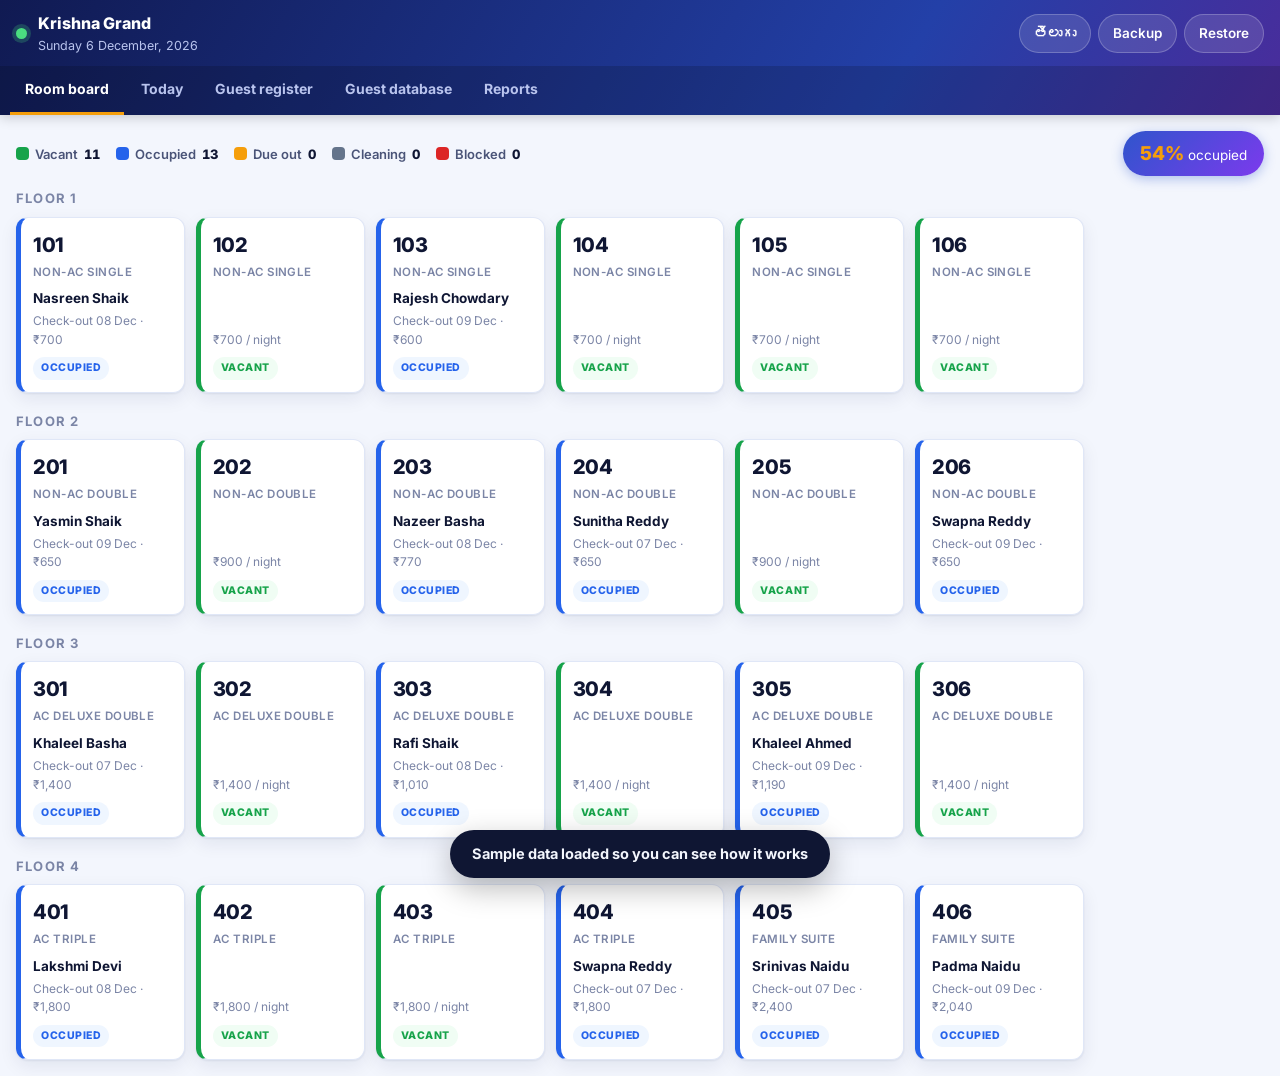
==== lodge/pms/index.html @ 3efa78ae "Add Krishna Grand lodge website and reception desk system Sample IT setup for a mid-budget lodge und" ====
<!DOCTYPE html>
<html lang="en">
<head>
<meta charset="utf-8">
<meta name="viewport" content="width=device-width, initial-scale=1, viewport-fit=cover">
<title>Reception Desk — Krishna Grand</title>
<meta name="description" content="Front desk system: room board, check-in and check-out, guest register, daily occupancy and revenue.">
<meta name="theme-color" content="#101a52">
<link rel="icon" href="data:image/svg+xml,<svg xmlns='http://www.w3.org/2000/svg' viewBox='0 0 100 100'><text y='.9em' font-size='90'>&#128682;</text></svg>">
<link href="https://fonts.googleapis.com/css2?family=Inter:wght@400;500;600;700;800&family=Noto+Sans+Telugu:wght@400;600&display=swap" rel="stylesheet">
<link rel="stylesheet" href="css/pms.css">
</head>
<body>

<header class="top">
  <div class="top-in">
    <div class="top-brand">
      <span class="dot" aria-hidden="true"></span>
      <div>
        <strong id="topName">Reception Desk</strong>
        <small id="topDate"></small>
      </div>
    </div>
    <div class="top-act">
      <button class="mini" id="langBtn" type="button">తెలుగు</button>
      <button class="mini" id="backupBtn" type="button" data-i="backup">Backup</button>
      <button class="mini" id="restoreBtn" type="button" data-i="restore">Restore</button>
      <input type="file" id="restoreFile" accept="application/json" hidden>
    </div>
  </div>
  <nav class="tabs" role="tablist">
    <button class="tab is-on" data-tab="board"    role="tab" data-i="tabBoard">Room board</button>
    <button class="tab"       data-tab="today"    role="tab" data-i="tabToday">Today</button>
    <button class="tab"       data-tab="register" role="tab" data-i="tabRegister">Guest register</button>
    <button class="tab"       data-tab="guests"   role="tab" data-i="tabGuests">Guest database</button>
    <button class="tab"       data-tab="reports"  role="tab" data-i="tabReports">Reports</button>
  </nav>
</header>

<main>

<!-- ================= ROOM BOARD ================= -->
<section class="panel is-on" id="p-board" role="tabpanel">
  <div class="bar">
    <div class="legend">
      <span><i class="sw sw-vac"></i><b data-i="lgVacant">Vacant</b> <em id="cVac">0</em></span>
      <span><i class="sw sw-occ"></i><b data-i="lgOccupied">Occupied</b> <em id="cOcc">0</em></span>
      <span><i class="sw sw-due"></i><b data-i="lgDue">Due out</b> <em id="cDue">0</em></span>
      <span><i class="sw sw-cln"></i><b data-i="lgClean">Cleaning</b> <em id="cCln">0</em></span>
      <span><i class="sw sw-blk"></i><b data-i="lgBlocked">Blocked</b> <em id="cBlk">0</em></span>
    </div>
    <div class="occ-pill"><b id="occPct">0%</b> <span data-i="occupied">occupied</span></div>
  </div>
  <div class="floors" id="floors"></div>
</section>

<!-- ================= TODAY ================= -->
<section class="panel" id="p-today" role="tabpanel">
  <div class="kpis" id="kpis"></div>
  <div class="two">
    <div class="box">
      <h2 data-i="hInHouse">In-house guests</h2>
      <div class="tblwrap"><table class="tbl" id="inhouseTbl"></table></div>
    </div>
    <div class="box">
      <h2 data-i="hDueOut">Checking out today</h2>
      <div class="tblwrap"><table class="tbl" id="dueoutTbl"></table></div>
    </div>
  </div>
</section>

<!-- ================= REGISTER ================= -->
<section class="panel" id="p-register" role="tabpanel">
  <div class="bar">
    <div class="filters">
      <label><span data-i="from">From</span><input type="date" id="regFrom"></label>
      <label><span data-i="to">To</span><input type="date" id="regTo"></label>
      <input type="search" id="regSearch" placeholder="Name, phone, room, ID…">
    </div>
    <button class="mini mini-go" id="regCsv" type="button" data-i="exportCsv">Export CSV</button>
  </div>
  <p class="hint" data-i="regHint">This is your guest register. Keep it accurate — you are required to record every guest's name, address and photo ID. Export a copy whenever the police or an inspection asks for it.</p>
  <div class="tblwrap"><table class="tbl" id="regTbl"></table></div>
</section>

<!-- ================= GUEST DATABASE ================= -->
<section class="panel" id="p-guests" role="tabpanel">
  <div class="bar">
    <div class="filters">
      <input type="search" id="gSearch" placeholder="Search name or phone…">
      <select id="gSeg"></select>
    </div>
    <button class="mini mini-go" id="gCsv" type="button" data-i="exportCsv">Export CSV</button>
  </div>
  <p class="hint" data-i="gHint">Every guest who stays becomes a contact. Before Urs, exam weekends and festival dates, message the relevant segment on WhatsApp — repeat guests are the cheapest bookings you will ever get.</p>
  <div class="tblwrap"><table class="tbl" id="gTbl"></table></div>
</section>

<!-- ================= REPORTS ================= -->
<section class="panel" id="p-reports" role="tabpanel">
  <div class="bar">
    <div class="filters">
      <label><span data-i="period">Period</span>
        <select id="repDays">
          <option value="7">Last 7 days</option>
          <option value="30" selected>Last 30 days</option>
          <option value="90">Last 90 days</option>
        </select>
      </label>
    </div>
  </div>
  <div class="kpis" id="repKpis"></div>
  <div class="box">
    <h2 data-i="hDaily">Daily occupancy and revenue</h2>
    <div class="chart" id="chart"></div>
  </div>
  <div class="two">
    <div class="box">
      <h2 data-i="hSeg">Where your business comes from</h2>
      <div class="tblwrap"><table class="tbl" id="segTbl"></table></div>
    </div>
    <div class="box">
      <h2 data-i="hRoomPerf">Revenue by room type</h2>
      <div class="tblwrap"><table class="tbl" id="typeTbl"></table></div>
    </div>
  </div>
</section>

</main>

<!-- ================= CHECK-IN DIALOG ================= -->
<dialog class="dlg" id="ciDlg">
  <form method="dialog" id="ciForm">
    <header class="dlg-hd">
      <h2><span data-i="checkInTo">Check in to room</span> <b id="ciRoom"></b></h2>
      <button class="x" value="cancel" type="submit" aria-label="Close">&times;</button>
    </header>
    <div class="dlg-bd">
      <div class="f2">
        <label class="f"><span data-i="fName">Guest name</span><input name="name" required autocomplete="off"></label>
        <label class="f"><span data-i="fPhone">Mobile</span><input name="phone" inputmode="numeric" required autocomplete="off"></label>
      </div>
      <div class="f2">
        <label class="f"><span data-i="fIdType">ID type</span>
          <select name="idType">
            <option>Aadhaar</option><option>Voter ID</option><option>Driving Licence</option>
            <option>PAN</option><option>Passport</option><option>Other</option>
          </select>
        </label>
        <label class="f"><span data-i="fIdNo">ID number</span><input name="idNo" required autocomplete="off"></label>
      </div>
      <label class="f"><span data-i="fAddr">Address (town / district)</span><input name="address" autocomplete="off"></label>
      <div class="f2">
        <label class="f"><span data-i="fSeg">Why are they here?</span><select name="segment" id="ciSeg"></select></label>
        <label class="f"><span data-i="fPax">Number of guests</span><input name="pax" type="number" min="1" max="8" value="1"></label>
      </div>
      <div class="f2">
        <label class="f"><span data-i="fNights">Nights</span><input name="nights" type="number" min="1" max="120" value="1" id="ciNights"></label>
        <label class="f"><span data-i="fRate">Rate per night (₹)</span><input name="rate" type="number" min="0" step="50" id="ciRate"></label>
      </div>
      <div class="f2">
        <label class="f"><span data-i="fAdvance">Advance paid (₹)</span><input name="advance" type="number" min="0" step="50" value="0"></label>
        <label class="f"><span data-i="fPay">Payment mode</span>
          <select name="payMode"><option>Cash</option><option>UPI</option><option>Card</option><option>OTA / prepaid</option></select>
        </label>
      </div>
      <label class="f"><span data-i="fSource">Booking came from</span><select name="source" id="ciSource"></select></label>
      <label class="f"><span data-i="fNote">Note</span><input name="note" autocomplete="off"></label>
      <output class="calc" id="ciCalc"></output>
    </div>
    <footer class="dlg-ft">
      <button class="mini" value="cancel" type="submit" data-i="cancel">Cancel</button>
      <button class="mini mini-go" value="ok" type="submit" data-i="doCheckIn">Check in</button>
    </footer>
  </form>
</dialog>

<!-- ================= ROOM ACTION DIALOG ================= -->
<dialog class="dlg" id="roomDlg">
  <form method="dialog" id="roomForm">
    <header class="dlg-hd">
      <h2><span data-i="room">Room</span> <b id="rdRoom"></b></h2>
      <button class="x" value="cancel" type="submit" aria-label="Close">&times;</button>
    </header>
    <div class="dlg-bd" id="rdBody"></div>
    <footer class="dlg-ft" id="rdFoot"></footer>
  </form>
</dialog>

<div class="toast" id="toast" role="status" aria-live="polite"></div>

<script src="../site/config.js"></script>
<script src="js/pms.js"></script>
</body>
</html>
---- lodge/pms/css/pms.css ----
/* ===========================================================
   pms.css — reception desk
   Designed for a cheap Android tablet or an old laptop at the
   front desk. Big touch targets, high contrast, no animation
   that gets in the way of someone checking in a guest at 2 AM.
   =========================================================== */

:root{
  --brand-900:#101a52; --brand-700:#2340a8; --brand-600:#2f55cc; --brand-50:#eef3ff;
  --amber:#f59e0b; --amber-dk:#b45309;
  --red:#dc2626; --red-50:#fef2f2;
  --green:#16a34a; --green-50:#f0fdf4;
  --blue:#2563eb; --blue-50:#eff6ff;
  --grey:#64748b; --grey-50:#f8fafc;

  --bg:#f3f6fd; --card:#fff; --ink:#0f1633; --ink-2:#4a5478; --ink-3:#7b85a6;
  --line:#e0e7f7; --line-2:#c8d3ee;
  --shadow:0 1px 2px rgba(16,26,82,.07), 0 6px 18px rgba(16,26,82,.08);
  --r:12px;
}
@media (prefers-color-scheme:dark){
  :root:not([data-theme="light"]){
    --bg:#090d1f; --card:#131a3b; --ink:#e7ecfb; --ink-2:#a2acd0; --ink-3:#7a85a8;
    --line:#222a50; --line-2:#313a68; --brand-50:#161f4d; --grey-50:#151b38;
    --green-50:#0d2216; --red-50:#2a1214; --blue-50:#101c30;
    --shadow:0 1px 2px rgba(0,0,0,.45), 0 6px 18px rgba(0,0,0,.4);
  }
}

*,*::before,*::after{box-sizing:border-box}
html{-webkit-text-size-adjust:100%}
body{
  margin:0;background:var(--bg);color:var(--ink);
  font-family:'Inter',system-ui,-apple-system,'Segoe UI',Roboto,sans-serif;
  font-size:15px;line-height:1.55;-webkit-font-smoothing:antialiased;
}
body.te{font-family:'Noto Sans Telugu','Inter',system-ui,sans-serif}
h1,h2{margin:0;line-height:1.25;letter-spacing:-.01em}
p{margin:0}
:focus-visible{outline:3px solid var(--amber);outline-offset:2px;border-radius:6px}

/* ---------- top bar ---------- */
.top{position:sticky;top:0;z-index:50;color:#fff;box-shadow:0 2px 12px rgba(0,0,0,.2);
  background:linear-gradient(120deg,var(--brand-900),var(--brand-700) 70%,#4a2c9b)}
.top-in{display:flex;align-items:center;gap:12px;padding:11px 16px;flex-wrap:wrap}
.top-brand{display:flex;align-items:center;gap:11px;margin-right:auto}
.top-brand .dot{width:11px;height:11px;border-radius:50%;background:#4ade80;box-shadow:0 0 0 4px rgba(74,222,128,.22)}
.top-brand strong{display:block;font-size:16px;font-weight:800}
.top-brand small{display:block;font-size:12.5px;color:#b9c4ee}
.top-act{display:flex;gap:7px;flex-wrap:wrap}
.mini{
  background:rgba(255,255,255,.12);border:1px solid rgba(255,255,255,.22);color:#fff;
  border-radius:999px;padding:8px 14px;font:inherit;font-size:13.5px;font-weight:600;cursor:pointer;
}
.mini:hover{background:rgba(255,255,255,.22)}
.mini-go{background:var(--amber);border-color:var(--amber);color:#231400;font-weight:700}
.mini-go:hover{background:#d97706;color:#fff}

.tabs{display:flex;gap:2px;padding:0 10px;overflow-x:auto;background:rgba(0,0,0,.16);scrollbar-width:none}
.tabs::-webkit-scrollbar{display:none}
.tab{
  background:none;border:0;border-bottom:3px solid transparent;color:#b9c4ee;
  padding:12px 15px;font:inherit;font-size:14px;font-weight:700;cursor:pointer;white-space:nowrap;
}
.tab:hover{color:#fff}
.tab.is-on{color:#fff;border-color:var(--amber)}

main{padding:16px;max-width:1400px;margin-inline:auto}
.panel{display:none}
.panel.is-on{display:block}

/* ---------- bars & filters ---------- */
.bar{display:flex;flex-wrap:wrap;gap:12px;align-items:center;justify-content:space-between;margin-bottom:14px}
.bar .mini{background:var(--card);border-color:var(--line-2);color:var(--ink)}
.bar .mini:hover{border-color:var(--brand-600);background:var(--brand-50)}
.bar .mini-go{background:var(--brand-700);border-color:var(--brand-700);color:#fff}
.bar .mini-go:hover{background:var(--brand-900);color:#fff}
.filters{display:flex;flex-wrap:wrap;gap:10px;align-items:center}
.filters label{display:flex;align-items:center;gap:7px;font-size:13px;font-weight:700;color:var(--ink-2)}
.filters input,.filters select{
  font:inherit;font-size:15px;padding:8px 11px;border:1px solid var(--line-2);
  border-radius:9px;background:var(--card);color:var(--ink);
}
.filters input[type=search]{min-width:210px}
.hint{font-size:13.5px;color:var(--ink-3);margin-bottom:12px;max-width:88ch;line-height:1.6}

.legend{display:flex;flex-wrap:wrap;gap:8px 16px;font-size:13px}
.legend span{display:flex;align-items:center;gap:6px}
.legend b{font-weight:600;color:var(--ink-2)}
.legend em{font-style:normal;font-weight:800;font-variant-numeric:tabular-nums}
.sw{width:13px;height:13px;border-radius:4px;display:inline-block;flex:none}
.sw-vac{background:var(--green)} .sw-occ{background:var(--blue)} .sw-due{background:var(--amber)}
.sw-cln{background:var(--grey)} .sw-blk{background:var(--red)}
.occ-pill{background:linear-gradient(135deg,var(--brand-600),#7c3aed);color:#fff;border-radius:999px;
  padding:8px 17px;font-size:13.5px;box-shadow:0 3px 12px rgba(47,85,204,.35)}
.occ-pill b{font-size:19px;font-weight:800;color:var(--amber)}

/* ---------- room board ---------- */
.floors{display:flex;flex-direction:column;gap:20px}
.floor h2{font-size:13px;letter-spacing:.09em;text-transform:uppercase;color:var(--ink-3);margin-bottom:10px}
.rgrid{display:grid;grid-template-columns:repeat(auto-fill,minmax(148px,1fr));gap:11px}
.rm{
  background:var(--card);border:1px solid var(--line);border-left:5px solid var(--grey);
  border-radius:var(--r);padding:12px;text-align:left;cursor:pointer;font:inherit;color:inherit;
  box-shadow:var(--shadow);min-height:104px;display:flex;flex-direction:column;gap:3px;
  transition:transform .1s ease, box-shadow .1s ease;
}
.rm:hover{transform:translateY(-2px);box-shadow:0 4px 10px rgba(11,79,74,.12),0 12px 28px rgba(11,79,74,.13)}
.rm:active{transform:translateY(0)}
.rm-no{font-size:20px;font-weight:800;letter-spacing:-.02em}
.rm-ty{font-size:11.5px;color:var(--ink-3);font-weight:600;text-transform:uppercase;letter-spacing:.04em}
.rm-gs{font-size:13.5px;font-weight:700;margin-top:4px;overflow:hidden;text-overflow:ellipsis;white-space:nowrap}
.rm-sub{font-size:12px;color:var(--ink-3);margin-top:auto}
.rm-st{
  align-self:flex-start;font-size:10.5px;font-weight:800;letter-spacing:.05em;text-transform:uppercase;
  padding:3px 8px;border-radius:999px;margin-top:5px;
}
.rm-vac{border-left-color:var(--green)} .rm-vac .rm-st{background:var(--green-50);color:var(--green)}
.rm-occ{border-left-color:var(--blue)}  .rm-occ .rm-st{background:var(--blue-50);color:var(--blue)}
.rm-due{border-left-color:var(--amber)} .rm-due .rm-st{background:#fffbeb;color:var(--amber-dk)}
.rm-cln{border-left-color:var(--grey)}  .rm-cln .rm-st{background:var(--grey-50);color:var(--grey)}
.rm-blk{border-left-color:var(--red)}   .rm-blk .rm-st{background:var(--red-50);color:var(--red)}

/* ---------- KPIs ---------- */
.kpis{display:grid;grid-template-columns:repeat(auto-fit,minmax(158px,1fr));gap:11px;margin-bottom:18px}
.kpi{background:var(--card);border:1px solid var(--line);border-top:4px solid var(--brand-600);
  border-radius:var(--r);padding:15px;box-shadow:var(--shadow)}
.kpi:nth-child(4n+2){border-top-color:#0d9488} .kpi:nth-child(4n+2) b{color:#0d9488}
.kpi:nth-child(4n+3){border-top-color:#e11d48} .kpi:nth-child(4n+3) b{color:#e11d48}
.kpi:nth-child(4n+4){border-top-color:#ea580c} .kpi:nth-child(4n+4) b{color:#ea580c}
.kpi b{display:block;font-size:26px;font-weight:800;letter-spacing:-.025em;font-variant-numeric:tabular-nums;color:var(--brand-700)}
.kpi.kpi-sm b{font-size:17px;line-height:1.3;letter-spacing:-.01em}
.kpi span{display:block;font-size:12px;color:var(--ink-3);font-weight:600;text-transform:uppercase;letter-spacing:.05em;margin-top:2px}
.kpi small{display:block;font-size:12.5px;color:var(--ink-2);margin-top:6px}

/* ---------- boxes & tables ---------- */
.two{display:grid;grid-template-columns:1fr;gap:16px}
@media (min-width:1000px){ .two{grid-template-columns:1fr 1fr} }
.box{background:var(--card);border:1px solid var(--line);border-radius:var(--r);padding:17px;box-shadow:var(--shadow);margin-bottom:16px}
.box h2{font-size:15px;margin-bottom:13px}
.tblwrap{overflow-x:auto;-webkit-overflow-scrolling:touch}
.tbl{width:100%;border-collapse:collapse;font-size:14px;min-width:520px}
.tbl th{
  text-align:left;font-size:11px;letter-spacing:.07em;text-transform:uppercase;color:var(--ink-3);
  font-weight:800;padding:0 12px 9px 0;border-bottom:2px solid var(--line-2);white-space:nowrap;
}
.tbl td{padding:10px 12px 10px 0;border-bottom:1px solid var(--line);vertical-align:top}
.tbl tr:last-child td{border-bottom:0}
.tbl tbody tr:hover{background:var(--brand-50)}
.tbl .num{text-align:right;font-variant-numeric:tabular-nums;font-weight:700;padding-right:0}
.tbl .empty{text-align:center;color:var(--ink-3);padding:26px 0;font-style:italic}
.pill{display:inline-block;font-size:11px;font-weight:800;padding:2px 9px;border-radius:999px;
  background:var(--brand-50);color:var(--brand-700);letter-spacing:.03em}
.wa{display:inline-flex;align-items:center;gap:5px;text-decoration:none;color:var(--green);font-weight:700;font-size:13px;white-space:nowrap}
.wa:hover{text-decoration:underline}

/* ---------- chart ---------- */
.chart{display:flex;align-items:flex-end;gap:3px;height:170px;padding-top:12px;overflow-x:auto}
.cbar{flex:1;min-width:9px;display:flex;flex-direction:column;justify-content:flex-end;height:100%;position:relative}
.cbar i{display:block;border-radius:3px 3px 0 0;min-height:2px;transition:filter .12s;
  background:linear-gradient(180deg,#7c3aed,var(--brand-600))}
.cbar:hover i{filter:brightness(1.35) saturate(1.3)}
.cbar::after{
  content:attr(data-tip);position:absolute;bottom:100%;left:50%;transform:translateX(-50%);
  background:var(--ink);color:var(--bg);font-size:11px;font-weight:600;padding:5px 9px;border-radius:6px;
  white-space:nowrap;opacity:0;pointer-events:none;transition:opacity .12s;z-index:5;
}
.cbar:hover::after{opacity:1}

/* ---------- dialogs ---------- */
.dlg{
  border:0;border-radius:16px;padding:0;max-width:620px;width:calc(100% - 28px);
  background:var(--card);color:var(--ink);box-shadow:0 20px 60px rgba(0,0,0,.3);
}
.dlg::backdrop{background:rgba(6,26,25,.62)}
.dlg-hd{display:flex;align-items:center;gap:12px;padding:17px 20px;border-bottom:1px solid var(--line)}
.dlg-hd h2{font-size:17px;margin-right:auto}
.dlg-hd b{color:var(--brand-700)}
.x{background:none;border:0;font-size:27px;line-height:1;color:var(--ink-3);cursor:pointer;padding:0 5px}
.x:hover{color:var(--red)}
.dlg-bd{padding:20px;display:flex;flex-direction:column;gap:13px;max-height:66vh;overflow-y:auto}
.dlg-ft{display:flex;gap:9px;justify-content:flex-end;padding:15px 20px;border-top:1px solid var(--line);
  background:var(--grey-50);border-radius:0 0 16px 16px;flex-wrap:wrap}
.dlg-ft .mini{background:var(--card);border-color:var(--line-2);color:var(--ink)}
.dlg-ft .mini-go{background:var(--brand-700);border-color:var(--brand-700);color:#fff}
.dlg-ft .mini-danger{background:var(--red-50);border-color:var(--red);color:var(--red)}
.f{display:flex;flex-direction:column;gap:5px}
.f span{font-size:12.5px;font-weight:700;color:var(--ink-2)}
.f input,.f select{
  font:inherit;font-size:16px;padding:10px 12px;border:1px solid var(--line-2);
  border-radius:9px;background:var(--bg);color:var(--ink);width:100%;
}
.f2{display:grid;grid-template-columns:1fr 1fr;gap:12px}
@media (max-width:520px){ .f2{grid-template-columns:1fr} }
.calc{background:var(--brand-50);border:1px solid var(--brand-600);border-radius:9px;padding:12px 14px;font-size:14px;font-weight:600}
.calc b{font-size:19px}
.kv{display:grid;grid-template-columns:auto 1fr;gap:7px 16px;font-size:14.5px}
.kv dt{color:var(--ink-3);font-weight:600}
.kv dd{margin:0;font-weight:700}

/* ---------- toast ---------- */
.toast{
  position:fixed;left:50%;bottom:22px;transform:translate(-50%,120%);
  background:var(--ink);color:var(--bg);padding:13px 22px;border-radius:999px;
  font-size:14.5px;font-weight:700;box-shadow:0 10px 30px rgba(0,0,0,.28);
  z-index:90;transition:transform .22s ease;max-width:calc(100% - 32px);text-align:center;
}
.toast.on{transform:translate(-50%,0)}
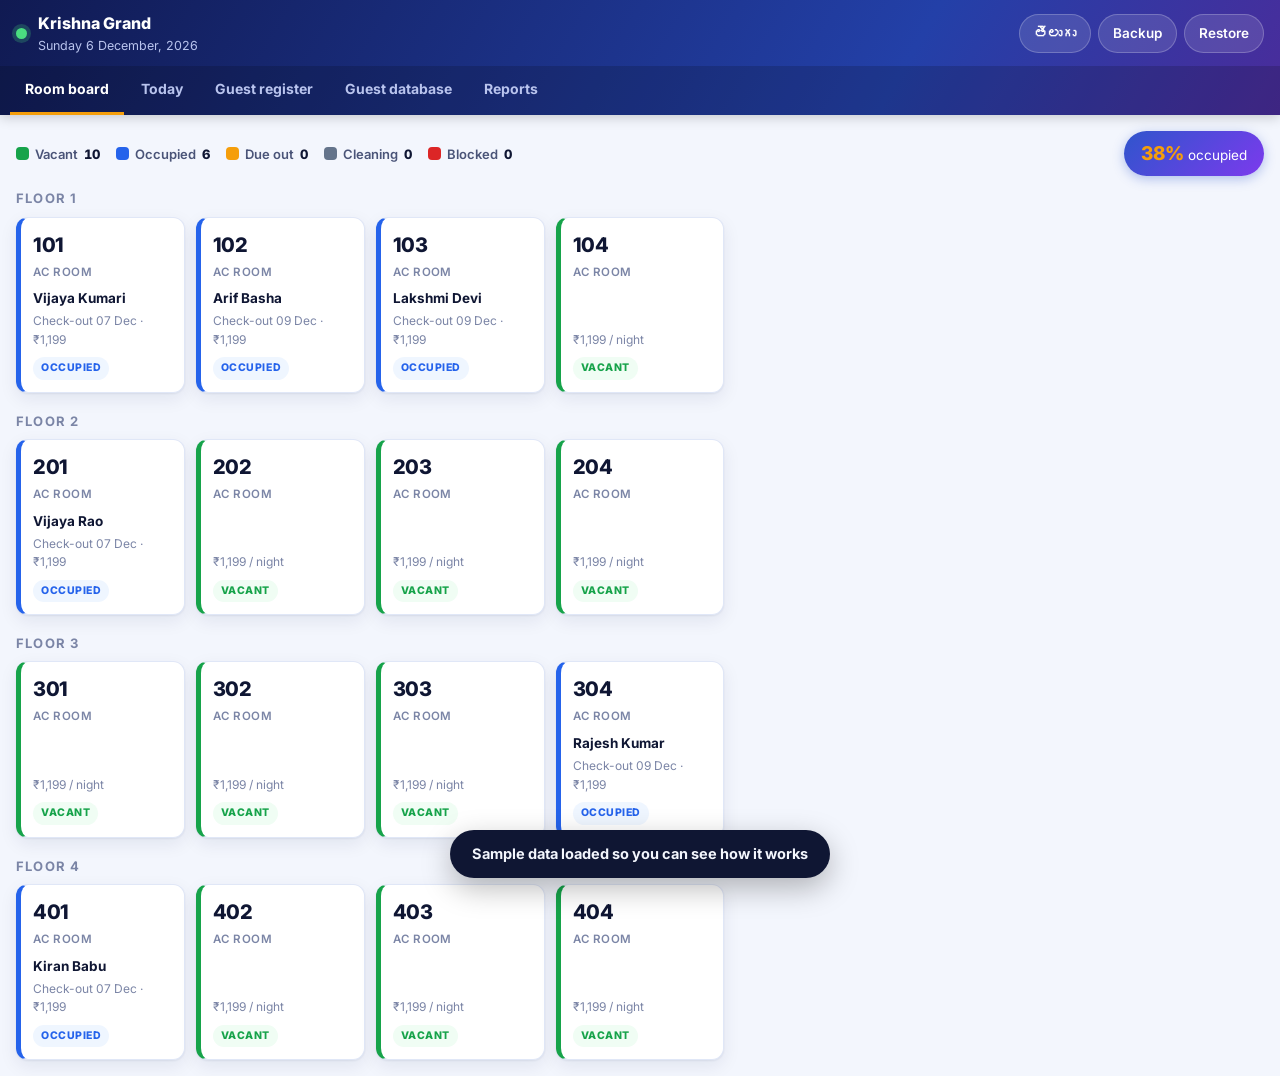
==== commit efb892cc: "Correct the tariff to 16 AC rooms at a flat 1199, fix rate entry The lodge has one room category, no" ====
--- a/lodge/pms/index.html
+++ b/lodge/pms/index.html
@@ -156,10 +156,10 @@
       </div>
       <div class="f2">
         <label class="f"><span data-i="fNights">Nights</span><input name="nights" type="number" min="1" max="120" value="1" id="ciNights"></label>
-        <label class="f"><span data-i="fRate">Rate per night (₹)</span><input name="rate" type="number" min="0" step="50" id="ciRate"></label>
+        <label class="f"><span data-i="fRate">Rate per night (₹)</span><input name="rate" type="number" min="0" step="1" id="ciRate"></label>
       </div>
       <div class="f2">
-        <label class="f"><span data-i="fAdvance">Advance paid (₹)</span><input name="advance" type="number" min="0" step="50" value="0"></label>
+        <label class="f"><span data-i="fAdvance">Advance paid (₹)</span><input name="advance" type="number" min="0" step="1" value="0"></label>
         <label class="f"><span data-i="fPay">Payment mode</span>
           <select name="payMode"><option>Cash</option><option>UPI</option><option>Card</option><option>OTA / prepaid</option></select>
         </label>
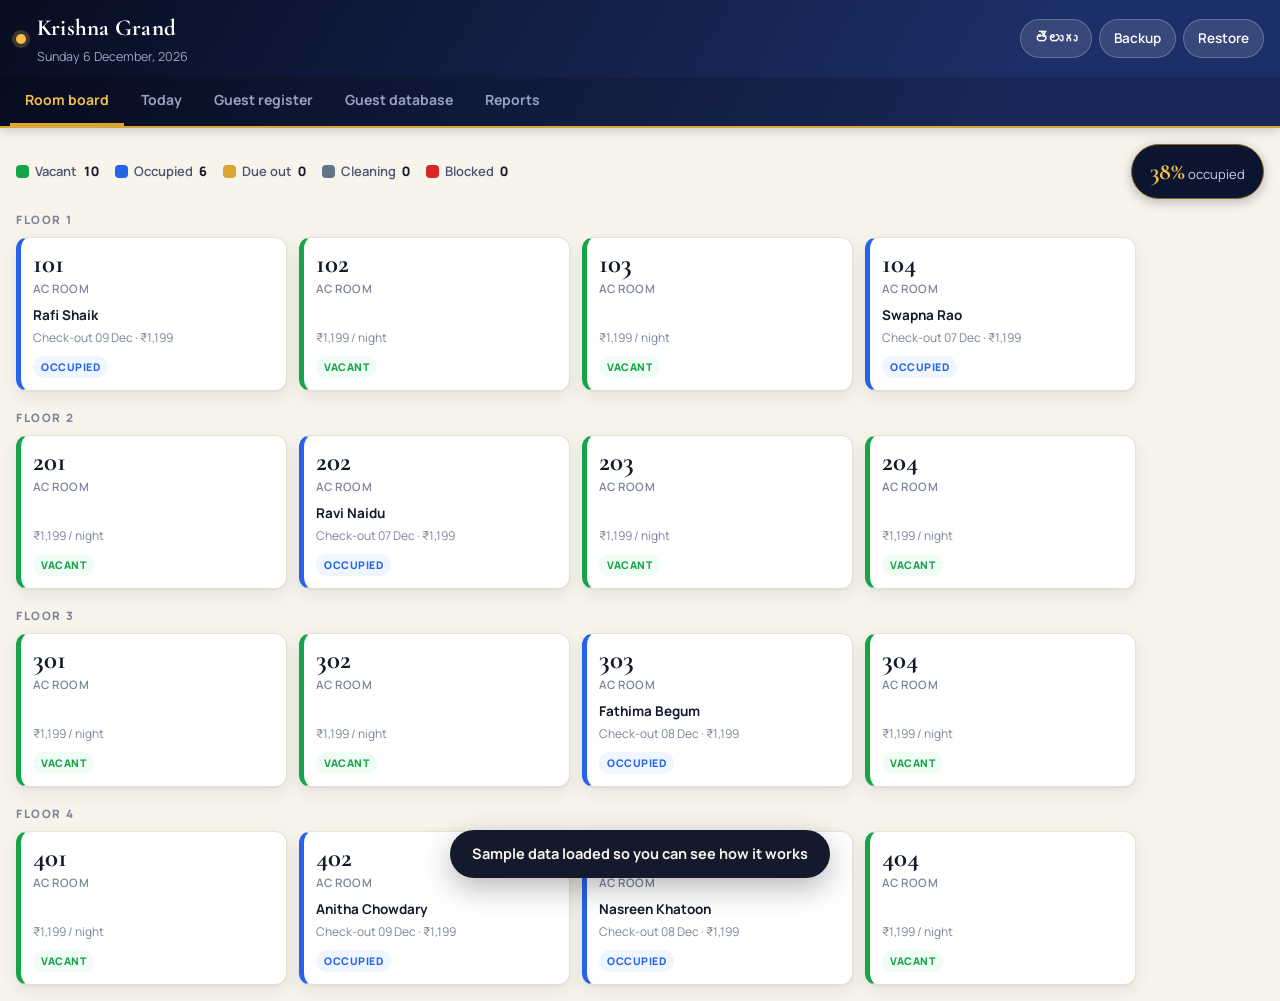
==== commit 689f6711: "Restyle as Midnight and Marigold, guard the reception desk boot The previous look was a purple-to-bl" ====
--- a/lodge/pms/index.html
+++ b/lodge/pms/index.html
@@ -5,9 +5,9 @@
 <meta name="viewport" content="width=device-width, initial-scale=1, viewport-fit=cover">
 <title>Reception Desk — Krishna Grand</title>
 <meta name="description" content="Front desk system: room board, check-in and check-out, guest register, daily occupancy and revenue.">
-<meta name="theme-color" content="#101a52">
+<meta name="theme-color" content="#0b1530">
 <link rel="icon" href="data:image/svg+xml,<svg xmlns='http://www.w3.org/2000/svg' viewBox='0 0 100 100'><text y='.9em' font-size='90'>&#128682;</text></svg>">
-<link href="https://fonts.googleapis.com/css2?family=Inter:wght@400;500;600;700;800&family=Noto+Sans+Telugu:wght@400;600&display=swap" rel="stylesheet">
+<link href="https://fonts.googleapis.com/css2?family=Cormorant+Garamond:wght@600;700&family=Manrope:wght@400;500;600;700;800&family=Noto+Sans+Telugu:wght@400;600;700&display=swap" rel="stylesheet">
 <link rel="stylesheet" href="css/pms.css">
 </head>
 <body>
--- a/lodge/pms/css/pms.css
+++ b/lodge/pms/css/pms.css
@@ -6,22 +6,23 @@
    =========================================================== */
 
 :root{
-  --brand-900:#101a52; --brand-700:#2340a8; --brand-600:#2f55cc; --brand-50:#eef3ff;
-  --amber:#f59e0b; --amber-dk:#b45309;
+  --brand-900:#0b1530; --brand-700:#1d2f68; --brand-600:#2b4390; --brand-50:#eef2fb;
+  --gold:#d9a534; --gold-lt:#f4bf4a; --gold-dk:#8a6416;
+  --amber:#d9a534; --amber-dk:#8a6416;
   --red:#dc2626; --red-50:#fef2f2;
   --green:#16a34a; --green-50:#f0fdf4;
   --blue:#2563eb; --blue-50:#eff6ff;
   --grey:#64748b; --grey-50:#f8fafc;
 
-  --bg:#f3f6fd; --card:#fff; --ink:#0f1633; --ink-2:#4a5478; --ink-3:#7b85a6;
-  --line:#e0e7f7; --line-2:#c8d3ee;
-  --shadow:0 1px 2px rgba(16,26,82,.07), 0 6px 18px rgba(16,26,82,.08);
+  --bg:#f7f4ec; --card:#fff; --ink:#141a2b; --ink-2:#4c5470; --ink-3:#7d849b;
+  --line:#e7e1d3; --line-2:#d2cab6;
+  --shadow:0 1px 2px rgba(11,21,48,.06), 0 6px 18px rgba(11,21,48,.08);
   --r:12px;
 }
 @media (prefers-color-scheme:dark){
   :root:not([data-theme="light"]){
-    --bg:#090d1f; --card:#131a3b; --ink:#e7ecfb; --ink-2:#a2acd0; --ink-3:#7a85a8;
-    --line:#222a50; --line-2:#313a68; --brand-50:#161f4d; --grey-50:#151b38;
+    --bg:#080c18; --card:#111a33; --ink:#f0ecdf; --ink-2:#aeb5c9; --ink-3:#848b9f;
+    --line:#1e2745; --line-2:#2c3760; --brand-50:#141f42; --grey-50:#131b33;
     --green-50:#0d2216; --red-50:#2a1214; --blue-50:#101c30;
     --shadow:0 1px 2px rgba(0,0,0,.45), 0 6px 18px rgba(0,0,0,.4);
   }
@@ -31,39 +32,42 @@
 html{-webkit-text-size-adjust:100%}
 body{
   margin:0;background:var(--bg);color:var(--ink);
-  font-family:'Inter',system-ui,-apple-system,'Segoe UI',Roboto,sans-serif;
+  font-family:'Manrope',system-ui,-apple-system,'Segoe UI',Roboto,sans-serif;
   font-size:15px;line-height:1.55;-webkit-font-smoothing:antialiased;
 }
-body.te{font-family:'Noto Sans Telugu','Inter',system-ui,sans-serif}
+body.te{font-family:'Noto Sans Telugu','Manrope',system-ui,sans-serif}
 h1,h2{margin:0;line-height:1.25;letter-spacing:-.01em}
 p{margin:0}
-:focus-visible{outline:3px solid var(--amber);outline-offset:2px;border-radius:6px}
+:focus-visible{outline:3px solid var(--gold);outline-offset:2px;border-radius:6px}
 
 /* ---------- top bar ---------- */
 .top{position:sticky;top:0;z-index:50;color:#fff;box-shadow:0 2px 12px rgba(0,0,0,.2);
-  background:linear-gradient(120deg,var(--brand-900),var(--brand-700) 70%,#4a2c9b)}
+  background:linear-gradient(120deg,#070d20,var(--brand-700) 80%);
+  border-bottom:2px solid var(--gold)}
 .top-in{display:flex;align-items:center;gap:12px;padding:11px 16px;flex-wrap:wrap}
 .top-brand{display:flex;align-items:center;gap:11px;margin-right:auto}
-.top-brand .dot{width:11px;height:11px;border-radius:50%;background:#4ade80;box-shadow:0 0 0 4px rgba(74,222,128,.22)}
-.top-brand strong{display:block;font-size:16px;font-weight:800}
-.top-brand small{display:block;font-size:12.5px;color:#b9c4ee}
+.top-brand .dot{width:10px;height:10px;border-radius:50%;background:var(--gold-lt);box-shadow:0 0 0 4px rgba(244,191,74,.22)}
+.top-brand strong{display:block;font-family:'Cormorant Garamond',Georgia,serif;
+  font-size:23px;font-weight:700;color:#fff;letter-spacing:.01em}
+.top-brand small{display:block;font-size:12.5px;color:#9aa5c6}
 .top-act{display:flex;gap:7px;flex-wrap:wrap}
 .mini{
   background:rgba(255,255,255,.12);border:1px solid rgba(255,255,255,.22);color:#fff;
   border-radius:999px;padding:8px 14px;font:inherit;font-size:13.5px;font-weight:600;cursor:pointer;
 }
 .mini:hover{background:rgba(255,255,255,.22)}
-.mini-go{background:var(--amber);border-color:var(--amber);color:#231400;font-weight:700}
-.mini-go:hover{background:#d97706;color:#fff}
+.mini-go{background:linear-gradient(135deg,var(--gold-lt),var(--gold));border-color:var(--gold);
+  color:#2a1c00;font-weight:800}
+.mini-go:hover{filter:brightness(1.07)}
 
 .tabs{display:flex;gap:2px;padding:0 10px;overflow-x:auto;background:rgba(0,0,0,.16);scrollbar-width:none}
 .tabs::-webkit-scrollbar{display:none}
 .tab{
-  background:none;border:0;border-bottom:3px solid transparent;color:#b9c4ee;
+  background:none;border:0;border-bottom:3px solid transparent;color:#98a2c2;
   padding:12px 15px;font:inherit;font-size:14px;font-weight:700;cursor:pointer;white-space:nowrap;
 }
 .tab:hover{color:#fff}
-.tab.is-on{color:#fff;border-color:var(--amber)}
+.tab.is-on{color:var(--gold-lt);border-color:var(--gold)}
 
 main{padding:16px;max-width:1400px;margin-inline:auto}
 .panel{display:none}
@@ -91,23 +95,26 @@
 .sw{width:13px;height:13px;border-radius:4px;display:inline-block;flex:none}
 .sw-vac{background:var(--green)} .sw-occ{background:var(--blue)} .sw-due{background:var(--amber)}
 .sw-cln{background:var(--grey)} .sw-blk{background:var(--red)}
-.occ-pill{background:linear-gradient(135deg,var(--brand-600),#7c3aed);color:#fff;border-radius:999px;
-  padding:8px 17px;font-size:13.5px;box-shadow:0 3px 12px rgba(47,85,204,.35)}
-.occ-pill b{font-size:19px;font-weight:800;color:var(--amber)}
+.occ-pill{background:var(--brand-900);color:#c6cee4;border:1px solid var(--gold-dk);border-radius:999px;
+  padding:8px 18px;font-size:13px;box-shadow:0 3px 12px rgba(11,21,48,.28)}
+.occ-pill b{font-family:'Cormorant Garamond',Georgia,serif;font-size:24px;font-weight:700;color:var(--gold-lt)}
 
 /* ---------- room board ---------- */
 .floors{display:flex;flex-direction:column;gap:20px}
-.floor h2{font-size:13px;letter-spacing:.09em;text-transform:uppercase;color:var(--ink-3);margin-bottom:10px}
-.rgrid{display:grid;grid-template-columns:repeat(auto-fill,minmax(148px,1fr));gap:11px}
+.floor h2{font-size:11.5px;letter-spacing:.14em;text-transform:uppercase;color:var(--ink-3);
+  font-weight:800;margin-bottom:10px}
+/* auto-fit (not auto-fill) collapses the empty tracks, so a floor of four
+   rooms spreads across the board instead of huddling on the left. */
+.rgrid{display:grid;grid-template-columns:repeat(auto-fit,minmax(170px,1fr));gap:12px;max-width:1120px}
 .rm{
   background:var(--card);border:1px solid var(--line);border-left:5px solid var(--grey);
   border-radius:var(--r);padding:12px;text-align:left;cursor:pointer;font:inherit;color:inherit;
   box-shadow:var(--shadow);min-height:104px;display:flex;flex-direction:column;gap:3px;
   transition:transform .1s ease, box-shadow .1s ease;
 }
-.rm:hover{transform:translateY(-2px);box-shadow:0 4px 10px rgba(11,79,74,.12),0 12px 28px rgba(11,79,74,.13)}
+.rm:hover{transform:translateY(-2px);box-shadow:0 4px 10px rgba(11,21,48,.12),0 12px 28px rgba(11,21,48,.14)}
 .rm:active{transform:translateY(0)}
-.rm-no{font-size:20px;font-weight:800;letter-spacing:-.02em}
+.rm-no{font-family:'Cormorant Garamond',Georgia,serif;font-size:27px;font-weight:700;letter-spacing:0;line-height:1}
 .rm-ty{font-size:11.5px;color:var(--ink-3);font-weight:600;text-transform:uppercase;letter-spacing:.04em}
 .rm-gs{font-size:13.5px;font-weight:700;margin-top:4px;overflow:hidden;text-overflow:ellipsis;white-space:nowrap}
 .rm-sub{font-size:12px;color:var(--ink-3);margin-top:auto}
@@ -125,11 +132,13 @@
 .kpis{display:grid;grid-template-columns:repeat(auto-fit,minmax(158px,1fr));gap:11px;margin-bottom:18px}
 .kpi{background:var(--card);border:1px solid var(--line);border-top:4px solid var(--brand-600);
   border-radius:var(--r);padding:15px;box-shadow:var(--shadow)}
-.kpi:nth-child(4n+2){border-top-color:#0d9488} .kpi:nth-child(4n+2) b{color:#0d9488}
-.kpi:nth-child(4n+3){border-top-color:#e11d48} .kpi:nth-child(4n+3) b{color:#e11d48}
-.kpi:nth-child(4n+4){border-top-color:#ea580c} .kpi:nth-child(4n+4) b{color:#ea580c}
-.kpi b{display:block;font-size:26px;font-weight:800;letter-spacing:-.025em;font-variant-numeric:tabular-nums;color:var(--brand-700)}
-.kpi.kpi-sm b{font-size:17px;line-height:1.3;letter-spacing:-.01em}
+.kpi:nth-child(4n+1){border-top-color:var(--gold)}    .kpi:nth-child(4n+1) b{color:var(--gold-dk)}
+.kpi:nth-child(4n+2){border-top-color:#0f7b5f} .kpi:nth-child(4n+2) b{color:#0f7b5f}
+.kpi:nth-child(4n+3){border-top-color:#b31b3f} .kpi:nth-child(4n+3) b{color:#b31b3f}
+.kpi:nth-child(4n+4){border-top-color:#0e7490} .kpi:nth-child(4n+4) b{color:#0e7490}
+.kpi b{display:block;font-family:'Cormorant Garamond',Georgia,serif;font-size:36px;font-weight:700;
+  letter-spacing:-.01em;font-variant-numeric:tabular-nums;color:var(--brand-700);line-height:1.05}
+.kpi.kpi-sm b{font-family:'Manrope',system-ui,sans-serif;font-size:17px;font-weight:800;line-height:1.3}
 .kpi span{display:block;font-size:12px;color:var(--ink-3);font-weight:600;text-transform:uppercase;letter-spacing:.05em;margin-top:2px}
 .kpi small{display:block;font-size:12.5px;color:var(--ink-2);margin-top:6px}
 
@@ -137,7 +146,7 @@
 .two{display:grid;grid-template-columns:1fr;gap:16px}
 @media (min-width:1000px){ .two{grid-template-columns:1fr 1fr} }
 .box{background:var(--card);border:1px solid var(--line);border-radius:var(--r);padding:17px;box-shadow:var(--shadow);margin-bottom:16px}
-.box h2{font-size:15px;margin-bottom:13px}
+.box h2{font-family:'Cormorant Garamond',Georgia,serif;font-size:22px;font-weight:700;margin-bottom:13px}
 .tblwrap{overflow-x:auto;-webkit-overflow-scrolling:touch}
 .tbl{width:100%;border-collapse:collapse;font-size:14px;min-width:520px}
 .tbl th{
@@ -158,7 +167,7 @@
 .chart{display:flex;align-items:flex-end;gap:3px;height:170px;padding-top:12px;overflow-x:auto}
 .cbar{flex:1;min-width:9px;display:flex;flex-direction:column;justify-content:flex-end;height:100%;position:relative}
 .cbar i{display:block;border-radius:3px 3px 0 0;min-height:2px;transition:filter .12s;
-  background:linear-gradient(180deg,#7c3aed,var(--brand-600))}
+  background:linear-gradient(180deg,var(--gold-lt),var(--gold-dk))}
 .cbar:hover i{filter:brightness(1.35) saturate(1.3)}
 .cbar::after{
   content:attr(data-tip);position:absolute;bottom:100%;left:50%;transform:translateX(-50%);
@@ -172,9 +181,9 @@
   border:0;border-radius:16px;padding:0;max-width:620px;width:calc(100% - 28px);
   background:var(--card);color:var(--ink);box-shadow:0 20px 60px rgba(0,0,0,.3);
 }
-.dlg::backdrop{background:rgba(6,26,25,.62)}
+.dlg::backdrop{background:rgba(7,13,32,.68)}
 .dlg-hd{display:flex;align-items:center;gap:12px;padding:17px 20px;border-bottom:1px solid var(--line)}
-.dlg-hd h2{font-size:17px;margin-right:auto}
+.dlg-hd h2{font-family:'Cormorant Garamond',Georgia,serif;font-size:24px;font-weight:700;margin-right:auto}
 .dlg-hd b{color:var(--brand-700)}
 .x{background:none;border:0;font-size:27px;line-height:1;color:var(--ink-3);cursor:pointer;padding:0 5px}
 .x:hover{color:var(--red)}
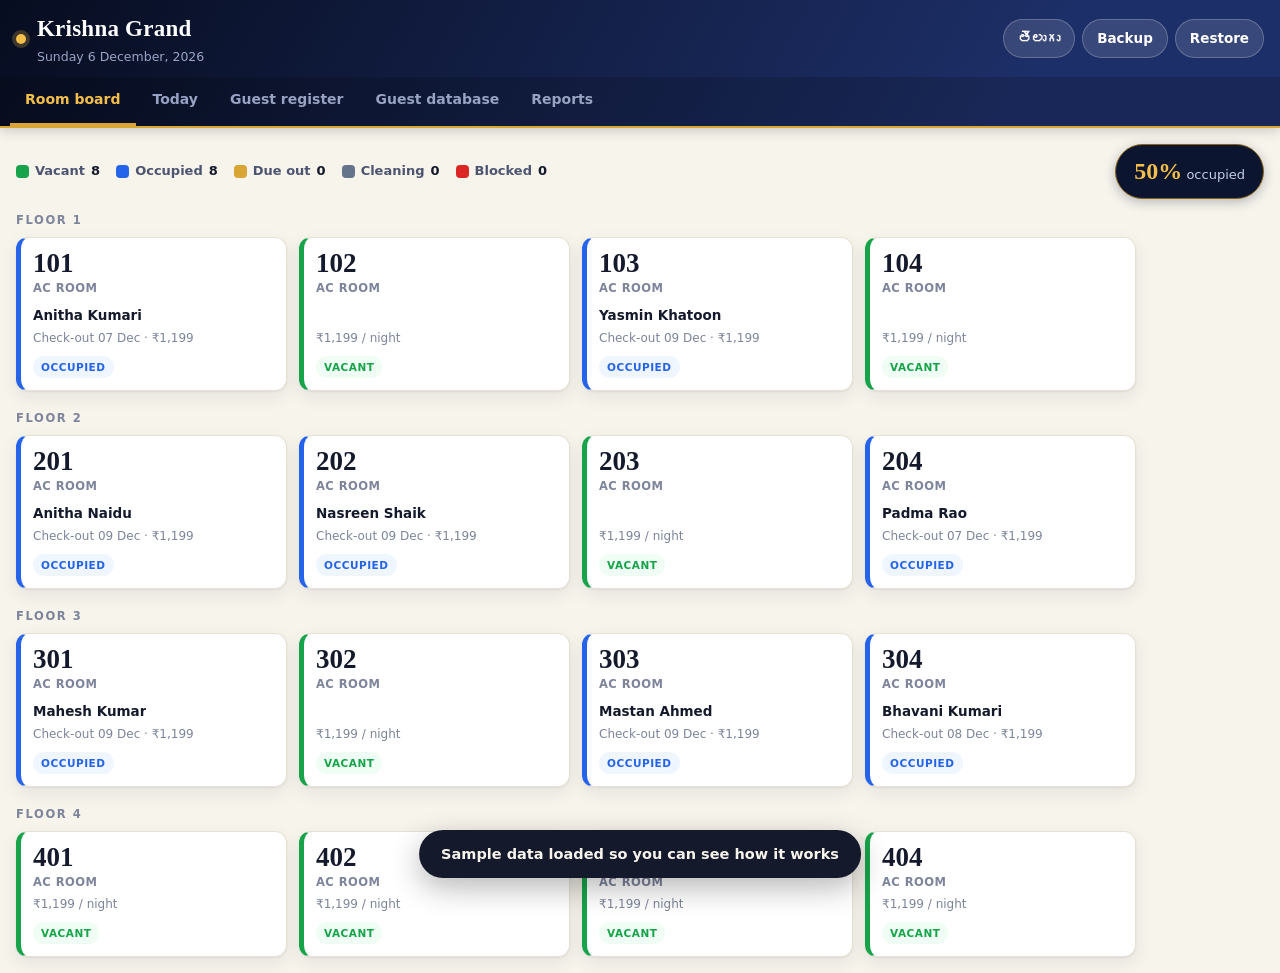
==== commit f665793c: "Make the front desk load with no network at all Reported symptom: the reception desk page never fini" ====
--- a/lodge/pms/index.html
+++ b/lodge/pms/index.html
@@ -7,7 +7,6 @@
 <meta name="description" content="Front desk system: room board, check-in and check-out, guest register, daily occupancy and revenue.">
 <meta name="theme-color" content="#0b1530">
 <link rel="icon" href="data:image/svg+xml,<svg xmlns='http://www.w3.org/2000/svg' viewBox='0 0 100 100'><text y='.9em' font-size='90'>&#128682;</text></svg>">
-<link href="https://fonts.googleapis.com/css2?family=Cormorant+Garamond:wght@600;700&family=Manrope:wght@400;500;600;700;800&family=Noto+Sans+Telugu:wght@400;600;700&display=swap" rel="stylesheet">
 <link rel="stylesheet" href="css/pms.css">
 </head>
 <body>
--- a/lodge/pms/css/pms.css
+++ b/lodge/pms/css/pms.css
@@ -32,10 +32,12 @@
 html{-webkit-text-size-adjust:100%}
 body{
   margin:0;background:var(--bg);color:var(--ink);
-  font-family:'Manrope',system-ui,-apple-system,'Segoe UI',Roboto,sans-serif;
+  /* System faces only: this page has to open on a reception device with
+     no internet, so it must not wait on a webfont host. */
+  font-family:system-ui,-apple-system,'Segoe UI',Roboto,'Helvetica Neue',Arial,sans-serif;
   font-size:15px;line-height:1.55;-webkit-font-smoothing:antialiased;
 }
-body.te{font-family:'Noto Sans Telugu','Manrope',system-ui,sans-serif}
+body.te{font-family:'Noto Sans Telugu',system-ui,-apple-system,'Segoe UI',Roboto,sans-serif}
 h1,h2{margin:0;line-height:1.25;letter-spacing:-.01em}
 p{margin:0}
 :focus-visible{outline:3px solid var(--gold);outline-offset:2px;border-radius:6px}
@@ -47,7 +49,7 @@
 .top-in{display:flex;align-items:center;gap:12px;padding:11px 16px;flex-wrap:wrap}
 .top-brand{display:flex;align-items:center;gap:11px;margin-right:auto}
 .top-brand .dot{width:10px;height:10px;border-radius:50%;background:var(--gold-lt);box-shadow:0 0 0 4px rgba(244,191,74,.22)}
-.top-brand strong{display:block;font-family:'Cormorant Garamond',Georgia,serif;
+.top-brand strong{display:block;font-family:Georgia,'Times New Roman',serif;
   font-size:23px;font-weight:700;color:#fff;letter-spacing:.01em}
 .top-brand small{display:block;font-size:12.5px;color:#9aa5c6}
 .top-act{display:flex;gap:7px;flex-wrap:wrap}
@@ -97,7 +99,7 @@
 .sw-cln{background:var(--grey)} .sw-blk{background:var(--red)}
 .occ-pill{background:var(--brand-900);color:#c6cee4;border:1px solid var(--gold-dk);border-radius:999px;
   padding:8px 18px;font-size:13px;box-shadow:0 3px 12px rgba(11,21,48,.28)}
-.occ-pill b{font-family:'Cormorant Garamond',Georgia,serif;font-size:24px;font-weight:700;color:var(--gold-lt)}
+.occ-pill b{font-family:Georgia,'Times New Roman',serif;font-size:24px;font-weight:700;color:var(--gold-lt)}
 
 /* ---------- room board ---------- */
 .floors{display:flex;flex-direction:column;gap:20px}
@@ -114,7 +116,7 @@
 }
 .rm:hover{transform:translateY(-2px);box-shadow:0 4px 10px rgba(11,21,48,.12),0 12px 28px rgba(11,21,48,.14)}
 .rm:active{transform:translateY(0)}
-.rm-no{font-family:'Cormorant Garamond',Georgia,serif;font-size:27px;font-weight:700;letter-spacing:0;line-height:1}
+.rm-no{font-family:Georgia,'Times New Roman',serif;font-size:27px;font-weight:700;letter-spacing:0;line-height:1}
 .rm-ty{font-size:11.5px;color:var(--ink-3);font-weight:600;text-transform:uppercase;letter-spacing:.04em}
 .rm-gs{font-size:13.5px;font-weight:700;margin-top:4px;overflow:hidden;text-overflow:ellipsis;white-space:nowrap}
 .rm-sub{font-size:12px;color:var(--ink-3);margin-top:auto}
@@ -136,7 +138,7 @@
 .kpi:nth-child(4n+2){border-top-color:#0f7b5f} .kpi:nth-child(4n+2) b{color:#0f7b5f}
 .kpi:nth-child(4n+3){border-top-color:#b31b3f} .kpi:nth-child(4n+3) b{color:#b31b3f}
 .kpi:nth-child(4n+4){border-top-color:#0e7490} .kpi:nth-child(4n+4) b{color:#0e7490}
-.kpi b{display:block;font-family:'Cormorant Garamond',Georgia,serif;font-size:36px;font-weight:700;
+.kpi b{display:block;font-family:Georgia,'Times New Roman',serif;font-size:36px;font-weight:700;
   letter-spacing:-.01em;font-variant-numeric:tabular-nums;color:var(--brand-700);line-height:1.05}
 .kpi.kpi-sm b{font-family:'Manrope',system-ui,sans-serif;font-size:17px;font-weight:800;line-height:1.3}
 .kpi span{display:block;font-size:12px;color:var(--ink-3);font-weight:600;text-transform:uppercase;letter-spacing:.05em;margin-top:2px}
@@ -146,7 +148,7 @@
 .two{display:grid;grid-template-columns:1fr;gap:16px}
 @media (min-width:1000px){ .two{grid-template-columns:1fr 1fr} }
 .box{background:var(--card);border:1px solid var(--line);border-radius:var(--r);padding:17px;box-shadow:var(--shadow);margin-bottom:16px}
-.box h2{font-family:'Cormorant Garamond',Georgia,serif;font-size:22px;font-weight:700;margin-bottom:13px}
+.box h2{font-family:Georgia,'Times New Roman',serif;font-size:22px;font-weight:700;margin-bottom:13px}
 .tblwrap{overflow-x:auto;-webkit-overflow-scrolling:touch}
 .tbl{width:100%;border-collapse:collapse;font-size:14px;min-width:520px}
 .tbl th{
@@ -183,7 +185,7 @@
 }
 .dlg::backdrop{background:rgba(7,13,32,.68)}
 .dlg-hd{display:flex;align-items:center;gap:12px;padding:17px 20px;border-bottom:1px solid var(--line)}
-.dlg-hd h2{font-family:'Cormorant Garamond',Georgia,serif;font-size:24px;font-weight:700;margin-right:auto}
+.dlg-hd h2{font-family:Georgia,'Times New Roman',serif;font-size:24px;font-weight:700;margin-right:auto}
 .dlg-hd b{color:var(--brand-700)}
 .x{background:none;border:0;font-size:27px;line-height:1;color:var(--ink-3);cursor:pointer;padding:0 5px}
 .x:hover{color:var(--red)}
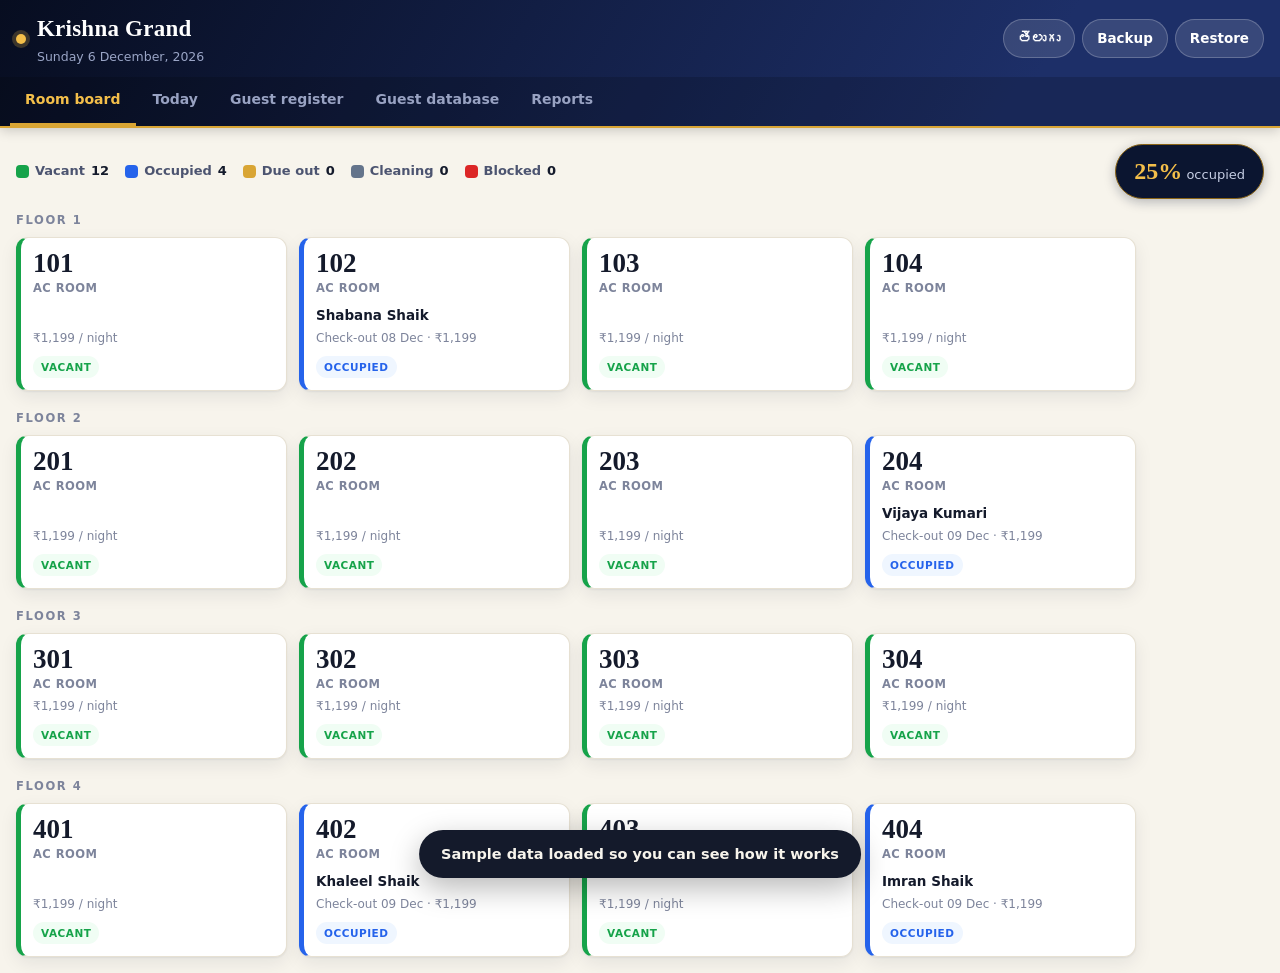
==== commit cfc7359c: "Replace dialog elements with plain overlays, fix hidden override Reported: the front desk never fini" ====
--- a/lodge/pms/index.html
+++ b/lodge/pms/index.html
@@ -128,11 +128,12 @@
 </main>
 
 <!-- ================= CHECK-IN DIALOG ================= -->
-<dialog class="dlg" id="ciDlg">
-  <form method="dialog" id="ciForm">
+<div class="dlg-wrap" id="ciWrap" hidden>
+ <div class="dlg" role="dialog" aria-modal="true" aria-labelledby="ciTitle">
+  <form id="ciForm">
     <header class="dlg-hd">
-      <h2><span data-i="checkInTo">Check in to room</span> <b id="ciRoom"></b></h2>
-      <button class="x" value="cancel" type="submit" aria-label="Close">&times;</button>
+      <h2 id="ciTitle"><span data-i="checkInTo">Check in to room</span> <b id="ciRoom"></b></h2>
+      <button class="x" type="button" data-close="ciWrap" aria-label="Close">&times;</button>
     </header>
     <div class="dlg-bd">
       <div class="f2">
@@ -168,23 +169,26 @@
       <output class="calc" id="ciCalc"></output>
     </div>
     <footer class="dlg-ft">
-      <button class="mini" value="cancel" type="submit" data-i="cancel">Cancel</button>
-      <button class="mini mini-go" value="ok" type="submit" data-i="doCheckIn">Check in</button>
+      <button class="mini" type="button" data-close="ciWrap" data-i="cancel">Cancel</button>
+      <button class="mini mini-go" type="button" id="ciConfirm" data-i="doCheckIn">Check in</button>
     </footer>
   </form>
-</dialog>
+ </div>
+</div>
 
 <!-- ================= ROOM ACTION DIALOG ================= -->
-<dialog class="dlg" id="roomDlg">
-  <form method="dialog" id="roomForm">
+<div class="dlg-wrap" id="roomWrap" hidden>
+ <div class="dlg" role="dialog" aria-modal="true" aria-labelledby="rdTitle">
+  <div id="roomForm">
     <header class="dlg-hd">
-      <h2><span data-i="room">Room</span> <b id="rdRoom"></b></h2>
-      <button class="x" value="cancel" type="submit" aria-label="Close">&times;</button>
+      <h2 id="rdTitle"><span data-i="room">Room</span> <b id="rdRoom"></b></h2>
+      <button class="x" type="button" data-close="roomWrap" aria-label="Close">&times;</button>
     </header>
     <div class="dlg-bd" id="rdBody"></div>
     <footer class="dlg-ft" id="rdFoot"></footer>
-  </form>
-</dialog>
+  </div>
+ </div>
+</div>
 
 <div class="toast" id="toast" role="status" aria-live="polite"></div>
 
--- a/lodge/pms/css/pms.css
+++ b/lodge/pms/css/pms.css
@@ -29,6 +29,10 @@
 }
 
 *,*::before,*::after{box-sizing:border-box}
+/* An author `display` rule beats the browser's own [hidden]{display:none},
+   which would leave a closed overlay as an invisible full-screen layer
+   swallowing every tap. This must come before any component sets display. */
+[hidden]{display:none!important}
 html{-webkit-text-size-adjust:100%}
 body{
   margin:0;background:var(--bg);color:var(--ink);
@@ -178,18 +182,29 @@
 }
 .cbar:hover::after{opacity:1}
 
-/* ---------- dialogs ---------- */
+/* ---------- overlays ---------- */
+.dlg-wrap{
+  position:fixed;inset:0;z-index:80;display:flex;align-items:center;justify-content:center;
+  padding:14px;background:rgba(7,13,32,.68);overflow-y:auto;
+  padding-top:max(14px,env(safe-area-inset-top,0px));
+  padding-bottom:max(14px,env(safe-area-inset-bottom,0px));
+}
 .dlg{
-  border:0;border-radius:16px;padding:0;max-width:620px;width:calc(100% - 28px);
-  background:var(--card);color:var(--ink);box-shadow:0 20px 60px rgba(0,0,0,.3);
-}
-.dlg::backdrop{background:rgba(7,13,32,.68)}
+  border:0;border-radius:16px;padding:0;max-width:620px;width:100%;margin:auto;
+  background:var(--card);color:var(--ink);box-shadow:0 20px 60px rgba(0,0,0,.45);
+}
+/* on a phone the overlay behaves as a full-height sheet */
+@media (max-width:560px){
+  .dlg-wrap{padding:0;align-items:stretch}
+  .dlg{border-radius:0;min-height:100%}
+  .dlg-ft{border-radius:0}
+}
 .dlg-hd{display:flex;align-items:center;gap:12px;padding:17px 20px;border-bottom:1px solid var(--line)}
 .dlg-hd h2{font-family:Georgia,'Times New Roman',serif;font-size:24px;font-weight:700;margin-right:auto}
 .dlg-hd b{color:var(--brand-700)}
 .x{background:none;border:0;font-size:27px;line-height:1;color:var(--ink-3);cursor:pointer;padding:0 5px}
 .x:hover{color:var(--red)}
-.dlg-bd{padding:20px;display:flex;flex-direction:column;gap:13px;max-height:66vh;overflow-y:auto}
+.dlg-bd{padding:20px;display:flex;flex-direction:column;gap:13px}
 .dlg-ft{display:flex;gap:9px;justify-content:flex-end;padding:15px 20px;border-top:1px solid var(--line);
   background:var(--grey-50);border-radius:0 0 16px 16px;flex-wrap:wrap}
 .dlg-ft .mini{background:var(--card);border-color:var(--line-2);color:var(--ink)}
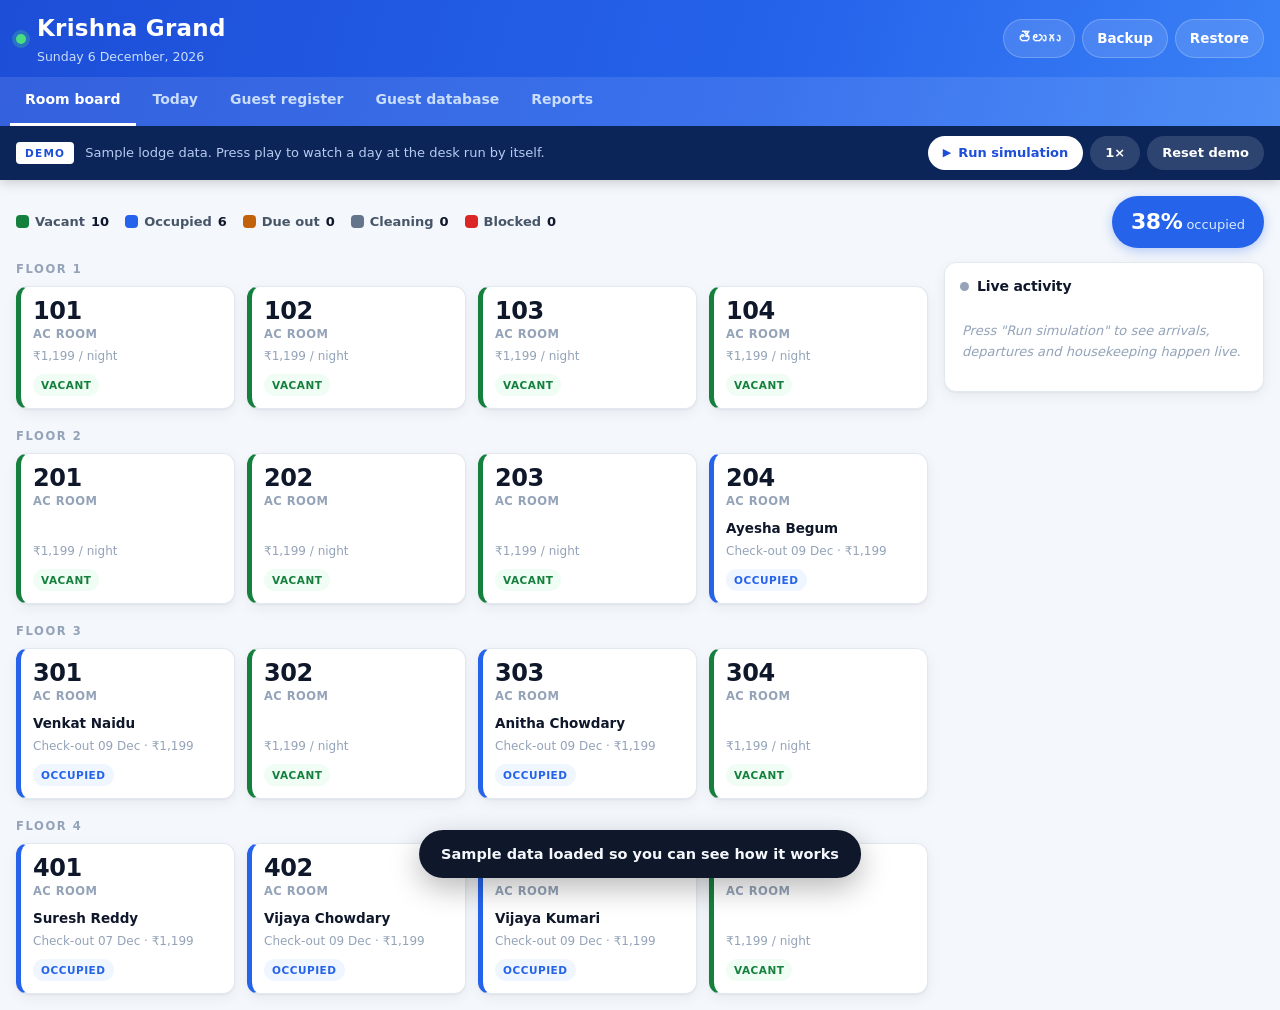
==== commit f278a86b: "Turn the front desk into a white-and-blue live simulator Two requests: the dashboard should be white" ====
--- a/lodge/pms/index.html
+++ b/lodge/pms/index.html
@@ -34,6 +34,15 @@
     <button class="tab"       data-tab="guests"   role="tab" data-i="tabGuests">Guest database</button>
     <button class="tab"       data-tab="reports"  role="tab" data-i="tabReports">Reports</button>
   </nav>
+  <div class="demobar">
+    <span class="demo-tag" data-i="demoTag">DEMO</span>
+    <span class="demo-txt" data-i="demoTxt">Sample lodge data. Press play to watch a day at the desk run by itself.</span>
+    <div class="demo-act">
+      <button class="sim" id="simBtn" type="button"><span class="sim-ic" aria-hidden="true">&#9654;</span><span id="simLabel" data-i="simStart">Run simulation</span></button>
+      <button class="sim sim-alt" id="simSpeed" type="button">1&times;</button>
+      <button class="sim sim-alt" id="resetBtn" type="button" data-i="resetDemo">Reset demo</button>
+    </div>
+  </div>
 </header>
 
 <main>
@@ -50,7 +59,13 @@
     </div>
     <div class="occ-pill"><b id="occPct">0%</b> <span data-i="occupied">occupied</span></div>
   </div>
-  <div class="floors" id="floors"></div>
+  <div class="board-split">
+    <div class="floors" id="floors"></div>
+    <aside class="feed-box">
+      <h2><span class="live-dot" id="liveDot" aria-hidden="true"></span><span data-i="hFeed">Live activity</span></h2>
+      <ol class="feed" id="feed"></ol>
+    </aside>
+  </div>
 </section>
 
 <!-- ================= TODAY ================= -->
--- a/lodge/pms/css/pms.css
+++ b/lodge/pms/css/pms.css
@@ -5,26 +5,47 @@
    that gets in the way of someone checking in a guest at 2 AM.
    =========================================================== */
 
+/* ---------- palette: white and blue ----------
+   A clean white dashboard with a blue header, the way hotel
+   front-desk software normally looks. Blue carries identity and
+   emphasis; the room-status colours stay separate from it,
+   because they mean something and must not be confused with
+   branding. */
 :root{
-  --brand-900:#0b1530; --brand-700:#1d2f68; --brand-600:#2b4390; --brand-50:#eef2fb;
-  --gold:#d9a534; --gold-lt:#f4bf4a; --gold-dk:#8a6416;
-  --amber:#d9a534; --amber-dk:#8a6416;
-  --red:#dc2626; --red-50:#fef2f2;
-  --green:#16a34a; --green-50:#f0fdf4;
-  --blue:#2563eb; --blue-50:#eff6ff;
-  --grey:#64748b; --grey-50:#f8fafc;
-
-  --bg:#f7f4ec; --card:#fff; --ink:#141a2b; --ink-2:#4c5470; --ink-3:#7d849b;
-  --line:#e7e1d3; --line-2:#d2cab6;
-  --shadow:0 1px 2px rgba(11,21,48,.06), 0 6px 18px rgba(11,21,48,.08);
+  --blue-900:#0b2559; --blue-800:#14357f; --blue-700:#1d4ed8;
+  --blue-600:#2563eb; --blue-500:#3b82f6; --blue-200:#bfdbfe;
+  --blue-100:#dbeafe; --blue-50:#eff6ff;
+
+  /* status colours: meaning, not decoration */
+  --st-vac:#15803d;  --st-vac-bg:#f0fdf4;
+  --st-occ:#2563eb;  --st-occ-bg:#eff6ff;
+  --st-due:#c2620a;  --st-due-bg:#fff7ed;
+  --st-cln:#64748b;  --st-cln-bg:#f1f5f9;
+  --st-blk:#dc2626;  --st-blk-bg:#fef2f2;
+
+  --green:#15803d; --green-50:#f0fdf4;
+  --red:#dc2626;   --red-50:#fef2f2;
+  --blue:#2563eb;  --blue-bg:#eff6ff;
+  --grey:#64748b;  --grey-50:#f1f5f9;
+  --amber:#c2620a; --amber-dk:#9a4d06;
+  --gold:#2563eb; --gold-lt:#3b82f6; --gold-dk:#1d4ed8;
+
+  --brand-900:#0b2559; --brand-700:#1d4ed8; --brand-600:#2563eb; --brand-50:#eff6ff;
+
+  --bg:#f4f7fb; --card:#ffffff; --ink:#0f172a; --ink-2:#475569; --ink-3:#94a3b8;
+  --line:#e2e8f0; --line-2:#cbd5e1;
+  --shadow:0 1px 2px rgba(15,23,42,.05), 0 4px 14px rgba(15,23,42,.06);
   --r:12px;
 }
 @media (prefers-color-scheme:dark){
   :root:not([data-theme="light"]){
-    --bg:#080c18; --card:#111a33; --ink:#f0ecdf; --ink-2:#aeb5c9; --ink-3:#848b9f;
-    --line:#1e2745; --line-2:#2c3760; --brand-50:#141f42; --grey-50:#131b33;
-    --green-50:#0d2216; --red-50:#2a1214; --blue-50:#101c30;
-    --shadow:0 1px 2px rgba(0,0,0,.45), 0 6px 18px rgba(0,0,0,.4);
+    --bg:#0b1220; --card:#121b2e; --ink:#e8eef9; --ink-2:#a3b0c6; --ink-3:#7c8aa3;
+    --line:#1f2a40; --line-2:#2c3b57; --brand-50:#15233f; --grey-50:#16203a;
+    --blue-50:#15233f; --blue-100:#1b2d52;
+    --st-vac-bg:#0c2418; --st-occ-bg:#15233f; --st-due-bg:#2a1c0c;
+    --st-cln-bg:#1a2236; --st-blk-bg:#2c1214;
+    --green-50:#0c2418; --red-50:#2c1214; --blue-bg:#15233f;
+    --shadow:0 1px 2px rgba(0,0,0,.4), 0 4px 14px rgba(0,0,0,.35);
   }
 }
 
@@ -44,36 +65,35 @@
 body.te{font-family:'Noto Sans Telugu',system-ui,-apple-system,'Segoe UI',Roboto,sans-serif}
 h1,h2{margin:0;line-height:1.25;letter-spacing:-.01em}
 p{margin:0}
-:focus-visible{outline:3px solid var(--gold);outline-offset:2px;border-radius:6px}
+:focus-visible{outline:3px solid var(--blue-600);outline-offset:2px;border-radius:6px}
 
 /* ---------- top bar ---------- */
 .top{position:sticky;top:0;z-index:50;color:#fff;box-shadow:0 2px 12px rgba(0,0,0,.2);
-  background:linear-gradient(120deg,#070d20,var(--brand-700) 80%);
-  border-bottom:2px solid var(--gold)}
+  background:linear-gradient(105deg,var(--blue-700),var(--blue-600) 60%,var(--blue-500));
+  border-bottom:0}
 .top-in{display:flex;align-items:center;gap:12px;padding:11px 16px;flex-wrap:wrap}
 .top-brand{display:flex;align-items:center;gap:11px;margin-right:auto}
-.top-brand .dot{width:10px;height:10px;border-radius:50%;background:var(--gold-lt);box-shadow:0 0 0 4px rgba(244,191,74,.22)}
-.top-brand strong{display:block;font-family:Georgia,'Times New Roman',serif;
+.top-brand .dot{width:10px;height:10px;border-radius:50%;background:#4ade80;box-shadow:0 0 0 4px rgba(74,222,128,.25)}
+.top-brand strong{display:block;font-family:system-ui,-apple-system,'Segoe UI',Roboto,sans-serif;
   font-size:23px;font-weight:700;color:#fff;letter-spacing:.01em}
-.top-brand small{display:block;font-size:12.5px;color:#9aa5c6}
+.top-brand small{display:block;font-size:12.5px;color:#c9ddfb}
 .top-act{display:flex;gap:7px;flex-wrap:wrap}
 .mini{
   background:rgba(255,255,255,.12);border:1px solid rgba(255,255,255,.22);color:#fff;
   border-radius:999px;padding:8px 14px;font:inherit;font-size:13.5px;font-weight:600;cursor:pointer;
 }
 .mini:hover{background:rgba(255,255,255,.22)}
-.mini-go{background:linear-gradient(135deg,var(--gold-lt),var(--gold));border-color:var(--gold);
-  color:#2a1c00;font-weight:800}
+.mini-go{background:#fff;border-color:#fff;color:var(--blue-700);font-weight:800}
 .mini-go:hover{filter:brightness(1.07)}
 
-.tabs{display:flex;gap:2px;padding:0 10px;overflow-x:auto;background:rgba(0,0,0,.16);scrollbar-width:none}
+.tabs{display:flex;gap:2px;padding:0 10px;overflow-x:auto;background:rgba(255,255,255,.10);scrollbar-width:none}
 .tabs::-webkit-scrollbar{display:none}
 .tab{
-  background:none;border:0;border-bottom:3px solid transparent;color:#98a2c2;
+  background:none;border:0;border-bottom:3px solid transparent;color:#c9ddfb;
   padding:12px 15px;font:inherit;font-size:14px;font-weight:700;cursor:pointer;white-space:nowrap;
 }
 .tab:hover{color:#fff}
-.tab.is-on{color:var(--gold-lt);border-color:var(--gold)}
+.tab.is-on{color:#fff;border-color:#fff}
 
 main{padding:16px;max-width:1400px;margin-inline:auto}
 .panel{display:none}
@@ -99,11 +119,11 @@
 .legend b{font-weight:600;color:var(--ink-2)}
 .legend em{font-style:normal;font-weight:800;font-variant-numeric:tabular-nums}
 .sw{width:13px;height:13px;border-radius:4px;display:inline-block;flex:none}
-.sw-vac{background:var(--green)} .sw-occ{background:var(--blue)} .sw-due{background:var(--amber)}
-.sw-cln{background:var(--grey)} .sw-blk{background:var(--red)}
-.occ-pill{background:var(--brand-900);color:#c6cee4;border:1px solid var(--gold-dk);border-radius:999px;
-  padding:8px 18px;font-size:13px;box-shadow:0 3px 12px rgba(11,21,48,.28)}
-.occ-pill b{font-family:Georgia,'Times New Roman',serif;font-size:24px;font-weight:700;color:var(--gold-lt)}
+.sw-vac{background:var(--st-vac)} .sw-occ{background:var(--st-occ)} .sw-due{background:var(--st-due)}
+.sw-cln{background:var(--st-cln)} .sw-blk{background:var(--st-blk)}
+.occ-pill{background:var(--blue-600);color:#dbeafe;border:0;border-radius:999px;
+  padding:9px 19px;font-size:13px;box-shadow:0 3px 12px rgba(37,99,235,.32)}
+.occ-pill b{font-size:22px;font-weight:800;color:#fff;letter-spacing:-.02em}
 
 /* ---------- room board ---------- */
 .floors{display:flex;flex-direction:column;gap:20px}
@@ -120,7 +140,7 @@
 }
 .rm:hover{transform:translateY(-2px);box-shadow:0 4px 10px rgba(11,21,48,.12),0 12px 28px rgba(11,21,48,.14)}
 .rm:active{transform:translateY(0)}
-.rm-no{font-family:Georgia,'Times New Roman',serif;font-size:27px;font-weight:700;letter-spacing:0;line-height:1}
+.rm-no{font-size:24px;font-weight:800;letter-spacing:-.02em;line-height:1;color:var(--ink)}
 .rm-ty{font-size:11.5px;color:var(--ink-3);font-weight:600;text-transform:uppercase;letter-spacing:.04em}
 .rm-gs{font-size:13.5px;font-weight:700;margin-top:4px;overflow:hidden;text-overflow:ellipsis;white-space:nowrap}
 .rm-sub{font-size:12px;color:var(--ink-3);margin-top:auto}
@@ -128,22 +148,27 @@
   align-self:flex-start;font-size:10.5px;font-weight:800;letter-spacing:.05em;text-transform:uppercase;
   padding:3px 8px;border-radius:999px;margin-top:5px;
 }
-.rm-vac{border-left-color:var(--green)} .rm-vac .rm-st{background:var(--green-50);color:var(--green)}
-.rm-occ{border-left-color:var(--blue)}  .rm-occ .rm-st{background:var(--blue-50);color:var(--blue)}
-.rm-due{border-left-color:var(--amber)} .rm-due .rm-st{background:#fffbeb;color:var(--amber-dk)}
-.rm-cln{border-left-color:var(--grey)}  .rm-cln .rm-st{background:var(--grey-50);color:var(--grey)}
-.rm-blk{border-left-color:var(--red)}   .rm-blk .rm-st{background:var(--red-50);color:var(--red)}
+.rm-vac{border-left-color:var(--st-vac)} .rm-vac .rm-st{background:var(--st-vac-bg);color:var(--st-vac)}
+.rm-occ{border-left-color:var(--st-occ)} .rm-occ .rm-st{background:var(--st-occ-bg);color:var(--st-occ)}
+.rm-due{border-left-color:var(--st-due)} .rm-due .rm-st{background:var(--st-due-bg);color:var(--st-due)}
+.rm-cln{border-left-color:var(--st-cln)} .rm-cln .rm-st{background:var(--st-cln-bg);color:var(--st-cln)}
+.rm-blk{border-left-color:var(--st-blk)} .rm-blk .rm-st{background:var(--st-blk-bg);color:var(--st-blk)}
+/* a room that just changed in the simulation pulses once */
+.rm.just-changed{animation:pulse 1.1s ease}
+@keyframes pulse{
+  0%{box-shadow:0 0 0 0 rgba(37,99,235,.55)}
+  100%{box-shadow:0 0 0 16px rgba(37,99,235,0)}
+}
+@media (prefers-reduced-motion:reduce){.rm.just-changed{animation:none}}
 
 /* ---------- KPIs ---------- */
 .kpis{display:grid;grid-template-columns:repeat(auto-fit,minmax(158px,1fr));gap:11px;margin-bottom:18px}
 .kpi{background:var(--card);border:1px solid var(--line);border-top:4px solid var(--brand-600);
   border-radius:var(--r);padding:15px;box-shadow:var(--shadow)}
-.kpi:nth-child(4n+1){border-top-color:var(--gold)}    .kpi:nth-child(4n+1) b{color:var(--gold-dk)}
-.kpi:nth-child(4n+2){border-top-color:#0f7b5f} .kpi:nth-child(4n+2) b{color:#0f7b5f}
-.kpi:nth-child(4n+3){border-top-color:#b31b3f} .kpi:nth-child(4n+3) b{color:#b31b3f}
-.kpi:nth-child(4n+4){border-top-color:#0e7490} .kpi:nth-child(4n+4) b{color:#0e7490}
-.kpi b{display:block;font-family:Georgia,'Times New Roman',serif;font-size:36px;font-weight:700;
-  letter-spacing:-.01em;font-variant-numeric:tabular-nums;color:var(--brand-700);line-height:1.05}
+.kpi{border-top-color:var(--blue-600)}
+.kpi b{color:var(--blue-700)}
+.kpi b{display:block;font-size:31px;font-weight:800;letter-spacing:-.03em;
+  font-variant-numeric:tabular-nums;color:var(--blue-700);line-height:1.08}
 .kpi.kpi-sm b{font-family:'Manrope',system-ui,sans-serif;font-size:17px;font-weight:800;line-height:1.3}
 .kpi span{display:block;font-size:12px;color:var(--ink-3);font-weight:600;text-transform:uppercase;letter-spacing:.05em;margin-top:2px}
 .kpi small{display:block;font-size:12.5px;color:var(--ink-2);margin-top:6px}
@@ -152,7 +177,7 @@
 .two{display:grid;grid-template-columns:1fr;gap:16px}
 @media (min-width:1000px){ .two{grid-template-columns:1fr 1fr} }
 .box{background:var(--card);border:1px solid var(--line);border-radius:var(--r);padding:17px;box-shadow:var(--shadow);margin-bottom:16px}
-.box h2{font-family:Georgia,'Times New Roman',serif;font-size:22px;font-weight:700;margin-bottom:13px}
+.box h2{font-size:16px;font-weight:800;margin-bottom:13px;letter-spacing:-.01em}
 .tblwrap{overflow-x:auto;-webkit-overflow-scrolling:touch}
 .tbl{width:100%;border-collapse:collapse;font-size:14px;min-width:520px}
 .tbl th{
@@ -173,7 +198,7 @@
 .chart{display:flex;align-items:flex-end;gap:3px;height:170px;padding-top:12px;overflow-x:auto}
 .cbar{flex:1;min-width:9px;display:flex;flex-direction:column;justify-content:flex-end;height:100%;position:relative}
 .cbar i{display:block;border-radius:3px 3px 0 0;min-height:2px;transition:filter .12s;
-  background:linear-gradient(180deg,var(--gold-lt),var(--gold-dk))}
+  background:linear-gradient(180deg,var(--blue-500),var(--blue-700))}
 .cbar:hover i{filter:brightness(1.35) saturate(1.3)}
 .cbar::after{
   content:attr(data-tip);position:absolute;bottom:100%;left:50%;transform:translateX(-50%);
@@ -185,7 +210,7 @@
 /* ---------- overlays ---------- */
 .dlg-wrap{
   position:fixed;inset:0;z-index:80;display:flex;align-items:center;justify-content:center;
-  padding:14px;background:rgba(7,13,32,.68);overflow-y:auto;
+  padding:14px;background:rgba(15,23,42,.55);overflow-y:auto;
   padding-top:max(14px,env(safe-area-inset-top,0px));
   padding-bottom:max(14px,env(safe-area-inset-bottom,0px));
 }
@@ -200,7 +225,7 @@
   .dlg-ft{border-radius:0}
 }
 .dlg-hd{display:flex;align-items:center;gap:12px;padding:17px 20px;border-bottom:1px solid var(--line)}
-.dlg-hd h2{font-family:Georgia,'Times New Roman',serif;font-size:24px;font-weight:700;margin-right:auto}
+.dlg-hd h2{font-size:18px;font-weight:800;margin-right:auto}
 .dlg-hd b{color:var(--brand-700)}
 .x{background:none;border:0;font-size:27px;line-height:1;color:var(--ink-3);cursor:pointer;padding:0 5px}
 .x:hover{color:var(--red)}
@@ -232,3 +257,60 @@
   z-index:90;transition:transform .22s ease;max-width:calc(100% - 32px);text-align:center;
 }
 .toast.on{transform:translate(-50%,0)}
+
+/* ---------- demo bar ---------- */
+.demobar{
+  display:flex;align-items:center;gap:11px;flex-wrap:wrap;
+  padding:10px 16px;background:var(--blue-900);color:#dbeafe;font-size:13px;
+}
+.demo-tag{
+  background:#fff;color:var(--blue-700);font-size:10.5px;font-weight:800;
+  letter-spacing:.12em;padding:3px 9px;border-radius:4px;flex:none;
+}
+.demo-txt{color:#b7ccf0;margin-right:auto}
+.demo-act{display:flex;gap:7px;flex-wrap:wrap}
+.sim{
+  display:inline-flex;align-items:center;gap:7px;
+  background:#fff;color:var(--blue-700);border:0;border-radius:999px;
+  padding:7px 15px;font:inherit;font-size:13px;font-weight:800;cursor:pointer;
+}
+.sim:hover{background:var(--blue-100)}
+.sim.is-on{background:var(--blue-600);color:#fff;box-shadow:0 0 0 3px rgba(37,99,235,.35)}
+.sim-alt{background:rgba(255,255,255,.14);color:#fff;font-weight:700}
+.sim-alt:hover{background:rgba(255,255,255,.26)}
+.sim-ic{font-size:11px;line-height:1}
+
+/* ---------- board + live feed ---------- */
+.board-split{display:grid;grid-template-columns:1fr;gap:16px}
+@media (min-width:1100px){ .board-split{grid-template-columns:minmax(0,1fr) 320px;align-items:start} }
+.feed-box{
+  background:var(--card);border:1px solid var(--line);border-radius:var(--r);
+  padding:15px;box-shadow:var(--shadow);position:sticky;top:132px;
+}
+.feed-box h2{display:flex;align-items:center;gap:8px;font-size:14px;font-weight:800;margin-bottom:12px}
+.live-dot{
+  width:9px;height:9px;border-radius:50%;background:var(--ink-3);flex:none;transition:background .2s;
+}
+.live-dot.on{background:#16a34a;animation:blip 1.6s ease-in-out infinite}
+@keyframes blip{0%,100%{opacity:1}50%{opacity:.35}}
+@media (prefers-reduced-motion:reduce){.live-dot.on{animation:none}}
+.feed{list-style:none;margin:0;padding:0;display:flex;flex-direction:column;gap:9px;
+  max-height:520px;overflow-y:auto}
+.feed li{
+  display:grid;grid-template-columns:auto 1fr;gap:10px;align-items:start;
+  padding:9px 11px;border-radius:9px;background:var(--bg);border:1px solid var(--line);
+  font-size:13px;line-height:1.45;animation:slidein .28s ease;
+}
+@keyframes slidein{from{opacity:0;transform:translateY(-6px)}to{opacity:1;transform:none}}
+@media (prefers-reduced-motion:reduce){.feed li{animation:none}}
+.feed .fi{
+  width:24px;height:24px;border-radius:7px;display:grid;place-items:center;
+  font-size:12px;font-weight:800;flex:none;
+}
+.fi-in{background:var(--st-occ-bg);color:var(--st-occ)}
+.fi-out{background:var(--st-vac-bg);color:var(--st-vac)}
+.fi-clean{background:var(--st-cln-bg);color:var(--st-cln)}
+.fi-money{background:var(--blue-100);color:var(--blue-700)}
+.feed .ft{display:block;font-size:11px;color:var(--ink-3);margin-top:2px;font-variant-numeric:tabular-nums}
+.feed b{font-weight:800}
+.feed .empty-feed{display:block;color:var(--ink-3);font-style:italic;padding:14px 2px;font-size:13px}
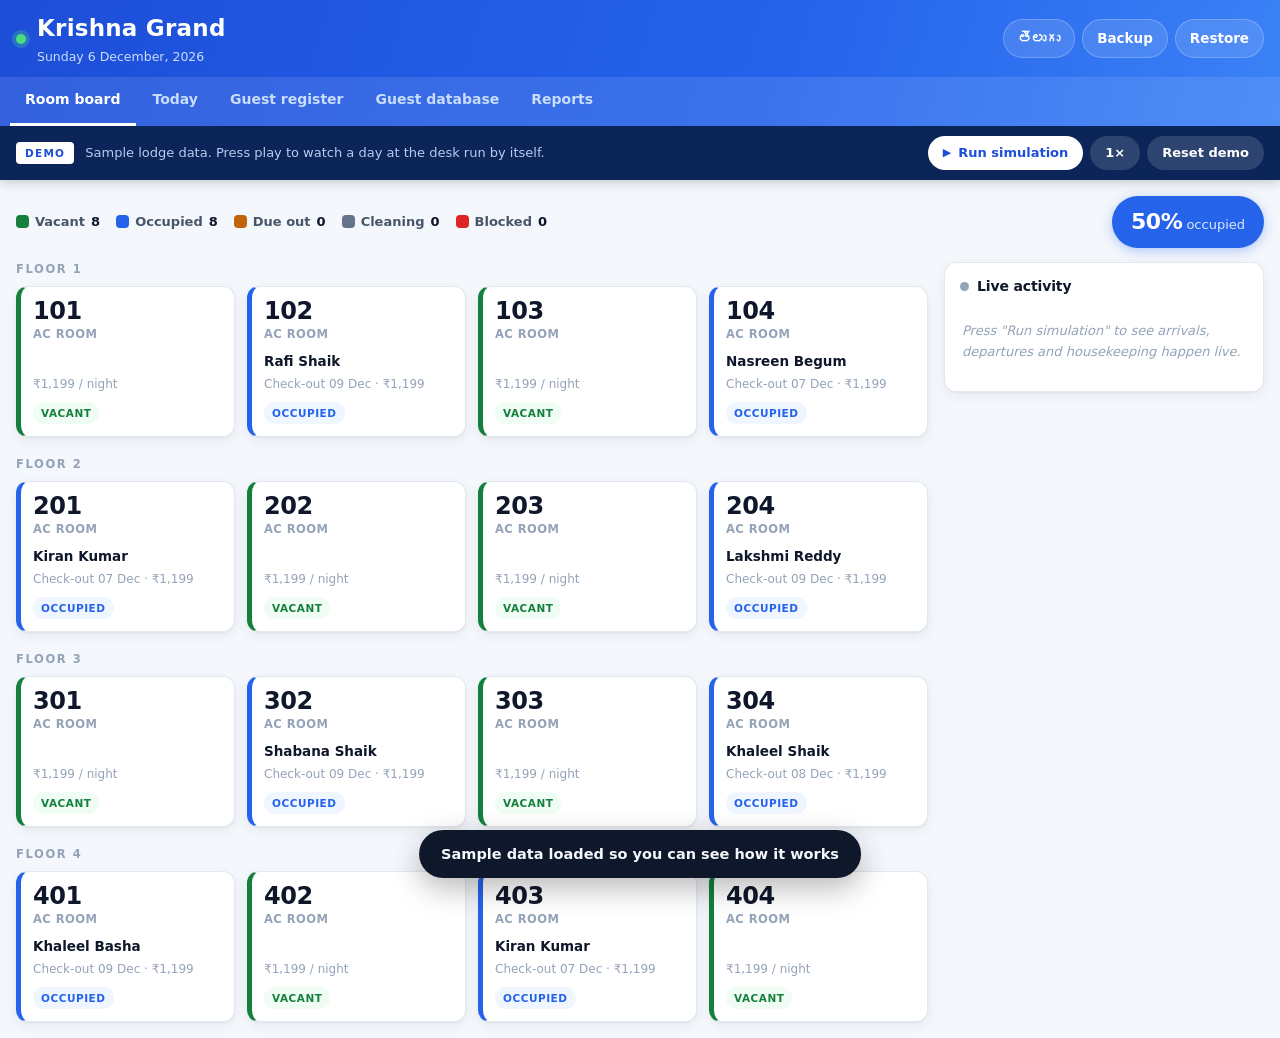
==== commit dd46dce3: "Stop the service worker caching lodge files; gate the play button Reported again after the phone lay" ====
--- a/lodge/pms/index.html
+++ b/lodge/pms/index.html
@@ -38,7 +38,7 @@
     <span class="demo-tag" data-i="demoTag">DEMO</span>
     <span class="demo-txt" data-i="demoTxt">Sample lodge data. Press play to watch a day at the desk run by itself.</span>
     <div class="demo-act">
-      <button class="sim" id="simBtn" type="button"><span class="sim-ic" aria-hidden="true">&#9654;</span><span id="simLabel" data-i="simStart">Run simulation</span></button>
+      <button class="sim" id="simBtn" type="button" disabled><span class="sim-ic" aria-hidden="true">&#9654;</span><span id="simLabel" data-i="simStart">Run simulation</span></button>
       <button class="sim sim-alt" id="simSpeed" type="button">1&times;</button>
       <button class="sim sim-alt" id="resetBtn" type="button" data-i="resetDemo">Reset demo</button>
     </div>
@@ -60,7 +60,7 @@
     <div class="occ-pill"><b id="occPct">0%</b> <span data-i="occupied">occupied</span></div>
   </div>
   <div class="board-split">
-    <div class="floors" id="floors"></div>
+    <div class="floors" id="floors"><p class="board-loading" data-i="loadingRooms">Loading rooms…</p></div>
     <aside class="feed-box">
       <h2><span class="live-dot" id="liveDot" aria-hidden="true"></span><span data-i="hFeed">Live activity</span></h2>
       <ol class="feed" id="feed"></ol>
--- a/lodge/pms/css/pms.css
+++ b/lodge/pms/css/pms.css
@@ -131,7 +131,7 @@
   font-weight:800;margin-bottom:10px}
 /* auto-fit (not auto-fill) collapses the empty tracks, so a floor of four
    rooms spreads across the board instead of huddling on the left. */
-.rgrid{display:grid;grid-template-columns:repeat(auto-fit,minmax(170px,1fr));gap:12px;max-width:1120px}
+.rgrid{display:grid;grid-template-columns:repeat(auto-fit,minmax(148px,1fr));gap:12px;max-width:1120px}
 .rm{
   background:var(--card);border:1px solid var(--line);border-left:5px solid var(--grey);
   border-radius:var(--r);padding:12px;text-align:left;cursor:pointer;font:inherit;color:inherit;
@@ -282,10 +282,21 @@
 
 /* ---------- board + live feed ---------- */
 .board-split{display:grid;grid-template-columns:1fr;gap:16px}
+/* Grid children default to min-width:auto, so the room grid inside sized
+   itself to its columns' intrinsic width and dragged the page sideways. */
+.board-split>*{min-width:0}
 @media (min-width:1100px){ .board-split{grid-template-columns:minmax(0,1fr) 320px;align-items:start} }
 .feed-box{
   background:var(--card);border:1px solid var(--line);border-radius:var(--r);
   padding:15px;box-shadow:var(--shadow);position:sticky;top:132px;
+}
+/* On a phone the board is one column, so a feed placed after it lands
+   hundreds of pixels below the fold: you press play and every sign that
+   something happened is off-screen. Put it first instead, and cap it so
+   it does not push the rooms away. */
+@media (max-width:1099px){
+  .feed-box{order:-1;position:static;top:auto}
+  .feed{max-height:216px}
 }
 .feed-box h2{display:flex;align-items:center;gap:8px;font-size:14px;font-weight:800;margin-bottom:12px}
 .live-dot{
@@ -297,10 +308,13 @@
 .feed{list-style:none;margin:0;padding:0;display:flex;flex-direction:column;gap:9px;
   max-height:520px;overflow-y:auto}
 .feed li{
-  display:grid;grid-template-columns:auto 1fr;gap:10px;align-items:start;
+  display:grid;grid-template-columns:auto minmax(0,1fr);gap:10px;align-items:start;
   padding:9px 11px;border-radius:9px;background:var(--bg);border:1px solid var(--line);
   font-size:13px;line-height:1.45;animation:slidein .28s ease;
 }
+/* grid children default to min-width:auto, which lets a long sentence
+   push past the panel instead of wrapping inside it */
+.feed li > span{min-width:0;overflow-wrap:anywhere}
 @keyframes slidein{from{opacity:0;transform:translateY(-6px)}to{opacity:1;transform:none}}
 @media (prefers-reduced-motion:reduce){.feed li{animation:none}}
 .feed .fi{
@@ -314,3 +328,10 @@
 .feed .ft{display:block;font-size:11px;color:var(--ink-3);margin-top:2px;font-variant-numeric:tabular-nums}
 .feed b{font-weight:800}
 .feed .empty-feed{display:block;color:var(--ink-3);font-style:italic;padding:14px 2px;font-size:13px}
+
+/* shown until the room board has rendered */
+.board-loading{
+  padding:26px 4px;color:var(--ink-3);font-size:14px;font-style:italic;
+}
+.sim[disabled]{opacity:.5;cursor:default}
+.sim[disabled]:hover{background:#fff}
